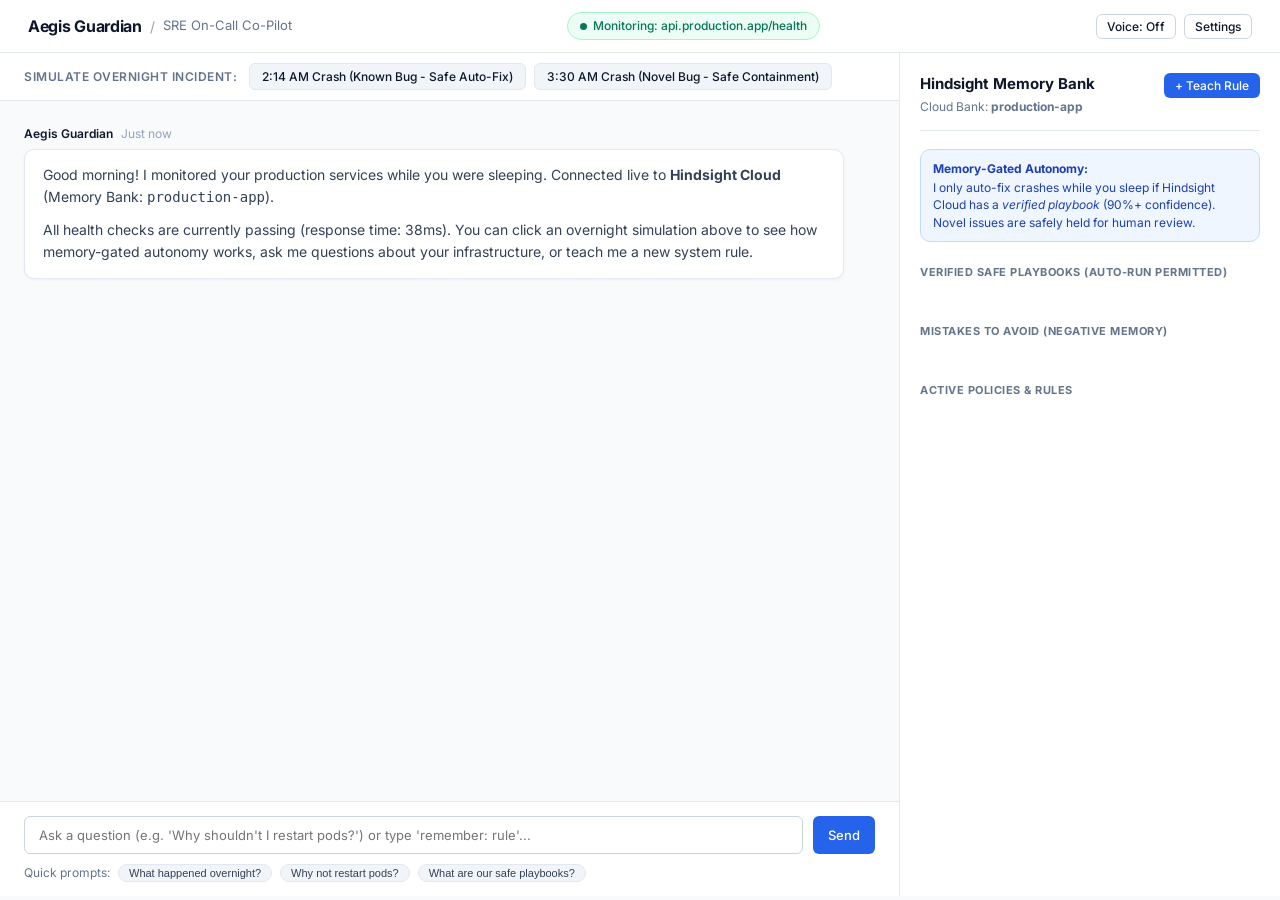
==== frontend/index.html @ f3290b1b "Initial commit: Aegis SRE Guardian powered by Hindsight Cloud and Gemini 2.5 Flash" ====
<!DOCTYPE html>
<html lang="en">
<head>
  <meta charset="UTF-8">
  <meta name="viewport" content="width=device-width, initial-scale=1.0">
  <title>Aegis Guardian — SRE Incident Assistant with Hindsight Cloud</title>
  <meta name="description" content="AI SRE assistant for solo developers and teams, using Hindsight persistent memory as an autonomy safety gate.">
  <link rel="preconnect" href="https://fonts.googleapis.com">
  <link rel="preconnect" href="https://fonts.gstatic.com" crossorigin>
  <link href="https://fonts.googleapis.com/css2?family=Inter:wght@400;500;600;700&family=JetBrains+Mono:wght@400;500;600&display=swap" rel="stylesheet">
  <link rel="stylesheet" href="style.css">
</head>
<body>

  <!-- Top Navbar -->
  <header class="navbar">
    <div class="nav-brand">
      <span class="brand-title">Aegis Guardian</span>
      <span class="brand-divider">/</span>
      <span class="brand-tag">SRE On-Call Co-Pilot</span>
    </div>

    <div class="nav-status">
      <span class="status-badge status-healthy">
        <span class="dot"></span> Monitoring: api.production.app/health
      </span>
    </div>

    <div class="nav-actions">
      <button id="voiceToggleBtn" class="btn btn-secondary btn-sm">Voice: Off</button>
      <button id="settingsBtn" class="btn btn-secondary btn-sm">Settings</button>
    </div>
  </header>

  <!-- Main 2-Column Container -->
  <div class="main-layout">
    
    <!-- LEFT COLUMN: Chat Stream & Overnight Activity Feed -->
    <main class="chat-section">
      
      <!-- Simulation Controls Header -->
      <div class="simulation-banner">
        <span class="simulation-label">Simulate Overnight Incident:</span>
        <div class="simulation-buttons">
          <button id="simKnownBtn" class="btn btn-simulation">
            2:14 AM Crash (Known Bug - Safe Auto-Fix)
          </button>
          <button id="simNovelBtn" class="btn btn-simulation">
            3:30 AM Crash (Novel Bug - Safe Containment)
          </button>
        </div>
      </div>

      <!-- Chat Feed -->
      <div id="chatFeed" class="chat-feed">
        
        <!-- Welcome Message -->
        <div class="chat-bubble bot-bubble">
          <div class="bubble-header">
            <span class="bubble-sender">Aegis Guardian</span>
            <span class="bubble-time">Just now</span>
          </div>
          <div class="bubble-body">
            <p>Good morning! I monitored your production services while you were sleeping. Connected live to <strong>Hindsight Cloud</strong> (Memory Bank: <code>production-app</code>).</p>
            <p>All health checks are currently passing (response time: 38ms). You can click an overnight simulation above to see how memory-gated autonomy works, ask me questions about your infrastructure, or teach me a new system rule.</p>
          </div>
        </div>

      </div>

      <!-- Chat Input Area -->
      <div class="chat-input-area">
        <form id="chatForm" class="chat-input-form">
          <input 
            type="text" 
            id="chatInput" 
            class="chat-input-field" 
            placeholder="Ask a question (e.g. 'Why shouldn't I restart pods?') or type 'remember: rule'..." 
            autocomplete="off"
          >
          <button type="submit" class="btn btn-primary">Send</button>
        </form>
        <div class="chat-hints">
          <span>Quick prompts:</span>
          <button class="hint-chip" data-prompt="What happened overnight?">What happened overnight?</button>
          <button class="hint-chip" data-prompt="Why shouldn't I restart checkout pods?">Why not restart pods?</button>
          <button class="hint-chip" data-prompt="What are our safe playbooks?">What are our safe playbooks?</button>
        </div>
      </div>
    </main>

    <!-- RIGHT COLUMN: Hindsight Memory Bank -->
    <aside class="memory-sidebar">
      
      <div class="sidebar-header">
        <div>
          <h2 class="sidebar-title">Hindsight Memory Bank</h2>
          <p class="sidebar-subtitle">Cloud Bank: <strong id="cloudBankLabel">production-app</strong></p>
        </div>
        <button id="openTeachModalBtn" class="btn btn-primary btn-sm">+ Teach Rule</button>
      </div>

      <!-- Memory Safety Explainer -->
      <div class="safety-banner">
        <strong>Memory-Gated Autonomy:</strong>
        <p>I only auto-fix crashes while you sleep if Hindsight Cloud has a <em>verified playbook</em> (90%+ confidence). Novel issues are safely held for human review.</p>
      </div>

      <!-- Memory Records List -->
      <div class="memory-sections">
        
        <div class="section-title-wrap">
          <span class="section-title">Verified Safe Playbooks (Auto-Run Permitted)</span>
        </div>
        <div id="safePlaybooksList" class="memory-cards-container">
          <!-- Dynamically populated from Hindsight -->
        </div>

        <div class="section-title-wrap">
          <span class="section-title">Mistakes to Avoid (Negative Memory)</span>
        </div>
        <div id="mistakesList" class="memory-cards-container">
          <!-- Dynamically populated -->
        </div>

        <div class="section-title-wrap">
          <span class="section-title">Active Policies & Rules</span>
        </div>
        <div id="policiesList" class="memory-cards-container">
          <!-- Dynamically populated -->
        </div>

      </div>

    </aside>

  </div>

  <!-- Teach Rule Modal -->
  <div id="teachModal" class="modal-overlay">
    <div class="modal-card">
      <div class="modal-header">
        <h3 class="modal-title">Teach Guardian a New Rule</h3>
        <button id="closeTeachModalBtn" class="btn-close">&times;</button>
      </div>
      <div class="modal-body">
        <p class="modal-desc">This rule will be saved directly into your <strong>Hindsight Cloud</strong> memory bank so the agent adheres to it during future incidents.</p>
        <div class="form-group">
          <label for="ruleCategory">Category:</label>
          <select id="ruleCategory" class="input-select">
            <option value="Database Policy">Database Policy</option>
            <option value="Deployment Rule">Deployment Rule</option>
            <option value="Security & Secrets">Security & Secrets</option>
            <option value="Third-Party Integration">Third-Party Integration</option>
          </select>
        </div>
        <div class="form-group">
          <label for="ruleText">Rule / Knowledge Description:</label>
          <textarea id="ruleText" rows="3" class="input-textarea" placeholder="e.g. Always cap PostgreSQL connection pool to 100, because AWS RDS micro instance will run out of memory otherwise."></textarea>
        </div>
      </div>
      <div class="modal-footer">
        <button id="saveRuleBtn" class="btn btn-primary">Save to Hindsight Cloud</button>
      </div>
    </div>
  </div>

  <!-- Settings Modal -->
  <div id="settingsModal" class="modal-overlay">
    <div class="modal-card">
      <div class="modal-header">
        <h3 class="modal-title">Settings & API Configuration</h3>
        <button id="closeSettingsModalBtn" class="btn-close">&times;</button>
      </div>
      <div class="modal-body">
        <div class="form-group">
          <label for="geminiKey">Google Gemini API Key:</label>
          <input type="password" id="geminiKey" class="input-text" placeholder="AIzaSy...">
          <small class="form-hint">Optional: Built-in heuristics power all default scenarios.</small>
        </div>
        <div class="form-group">
          <label for="hindsightUrl">Hindsight Base URL:</label>
          <input type="text" id="hindsightUrl" value="https://api.hindsight.vectorize.io" class="input-text">
        </div>
        <div class="form-group">
          <label for="hindsightKey">Hindsight Cloud API Key:</label>
          <input type="password" id="hindsightKey" placeholder="hsk_..." class="input-text">
          <small class="form-hint">Active key loaded from .env.</small>
        </div>
      </div>
      <div class="modal-footer">
        <button id="saveSettingsBtn" class="btn btn-primary">Save Settings</button>
      </div>
    </div>
  </div>

  <script src="app.js"></script>
</body>
</html>
---- frontend/style.css ----
/* WorkEase Guardian - Clean, Modern Light-Theme SRE Chatbot */
:root {
  --bg-page: #f8fafc;
  --bg-card: #ffffff;
  --bg-subtle: #f1f5f9;
  --bg-hover: #e2e8f0;

  --border-light: #e2e8f0;
  --border-medium: #cbd5e1;
  --border-focus: #2563eb;

  --text-main: #0f172a;
  --text-body: #334155;
  --text-muted: #64748b;
  --text-dim: #94a3b8;

  --color-primary: #2563eb;
  --color-primary-hover: #1d4ed8;
  --color-primary-light: #eff6ff;

  --color-success: #10b981;
  --color-success-light: #ecfdf5;

  --color-warning: #f59e0b;
  --color-warning-light: #fffbeb;

  --color-danger: #ef4444;
  --color-danger-light: #fef2f2;

  --font-sans: 'Inter', -apple-system, BlinkMacSystemFont, 'Segoe UI', Roboto, sans-serif;
  --font-mono: 'JetBrains Mono', monospace;

  --shadow-sm: 0 1px 3px 0 rgba(0, 0, 0, 0.05);
  --shadow-md: 0 4px 6px -1px rgba(0, 0, 0, 0.05), 0 2px 4px -1px rgba(0, 0, 0, 0.03);
  --shadow-lg: 0 10px 15px -3px rgba(0, 0, 0, 0.08);

  --radius-sm: 6px;
  --radius-md: 10px;
  --radius-lg: 14px;
}

* {
  box-sizing: border-box;
  margin: 0;
  padding: 0;
}

body {
  background-color: var(--bg-page);
  color: var(--text-body);
  font-family: var(--font-sans);
  font-size: 14px;
  line-height: 1.5;
  height: 100vh;
  display: flex;
  flex-direction: column;
  overflow: hidden;
}

/* Navbar */
.navbar {
  background-color: var(--bg-card);
  border-bottom: 1px solid var(--border-light);
  padding: 12px 28px;
  display: flex;
  align-items: center;
  justify-content: space-between;
  flex-shrink: 0;
  box-shadow: var(--shadow-sm);
}

.nav-brand {
  display: flex;
  align-items: center;
  gap: 8px;
}

.brand-title {
  font-size: 16px;
  font-weight: 700;
  color: var(--text-main);
  letter-spacing: -0.3px;
}

.brand-divider {
  color: var(--text-dim);
}

.brand-tag {
  font-size: 13px;
  color: var(--text-muted);
}

.status-badge {
  display: inline-flex;
  align-items: center;
  gap: 6px;
  font-size: 12px;
  font-weight: 500;
  padding: 4px 12px;
  border-radius: 20px;
}

.status-healthy {
  background-color: var(--color-success-light);
  color: #047857;
  border: 1px solid #a7f3d0;
}

.dot {
  width: 7px;
  height: 7px;
  border-radius: 50%;
  background-color: currentColor;
}

.nav-actions {
  display: flex;
  gap: 8px;
}

/* Buttons */
.btn {
  font-family: var(--font-sans);
  font-size: 13px;
  font-weight: 500;
  padding: 7px 14px;
  border-radius: var(--radius-sm);
  border: 1px solid transparent;
  cursor: pointer;
  display: inline-flex;
  align-items: center;
  justify-content: center;
  gap: 6px;
  transition: all 0.15s ease;
}

.btn-primary {
  background-color: var(--color-primary);
  color: #ffffff;
}

.btn-primary:hover {
  background-color: var(--color-primary-hover);
}

.btn-secondary {
  background-color: var(--bg-card);
  border-color: var(--border-medium);
  color: var(--text-main);
}

.btn-secondary:hover {
  background-color: var(--bg-subtle);
}

.btn-secondary.active {
  background-color: var(--color-primary-light);
  border-color: var(--color-primary);
  color: var(--color-primary);
}

.btn-sm {
  font-size: 12px;
  padding: 4px 10px;
}

/* Main Layout */
.main-layout {
  display: grid;
  grid-template-columns: 1fr 380px;
  flex: 1;
  overflow: hidden;
}

@media (max-width: 1024px) {
  .main-layout {
    grid-template-columns: 1fr;
  }
  .memory-sidebar {
    display: none;
  }
}

/* Chat Section */
.chat-section {
  display: flex;
  flex-direction: column;
  background-color: var(--bg-page);
  border-right: 1px solid var(--border-light);
  height: calc(100vh - 57px);
  position: relative;
}

/* Simulation Banner */
.simulation-banner {
  background-color: var(--bg-card);
  border-bottom: 1px solid var(--border-light);
  padding: 10px 24px;
  display: flex;
  align-items: center;
  gap: 12px;
  flex-wrap: wrap;
  flex-shrink: 0;
}

.simulation-label {
  font-size: 12px;
  font-weight: 600;
  color: var(--text-muted);
  text-transform: uppercase;
  letter-spacing: 0.5px;
}

.simulation-buttons {
  display: flex;
  gap: 8px;
  flex-wrap: wrap;
}

.btn-simulation {
  background-color: var(--bg-subtle);
  border: 1px solid var(--border-light);
  color: var(--text-main);
  font-size: 12px;
  font-weight: 500;
  padding: 5px 12px;
  border-radius: var(--radius-sm);
  cursor: pointer;
  transition: all 0.15s ease;
}

.btn-simulation:hover {
  background-color: #ffffff;
  border-color: var(--color-primary);
  color: var(--color-primary);
  box-shadow: var(--shadow-sm);
}

/* Chat Feed */
.chat-feed {
  flex: 1;
  overflow-y: auto;
  padding: 24px;
  display: flex;
  flex-direction: column;
  gap: 18px;
}

/* Bubbles */
.chat-bubble {
  max-width: 820px;
  display: flex;
  flex-direction: column;
  gap: 6px;
}

.bubble-header {
  display: flex;
  align-items: center;
  gap: 8px;
  font-size: 12px;
}

.bubble-sender {
  font-weight: 600;
  color: var(--text-main);
}

.bubble-time {
  color: var(--text-dim);
}

.bubble-body {
  background-color: var(--bg-card);
  border: 1px solid var(--border-light);
  border-radius: var(--radius-md);
  padding: 14px 18px;
  box-shadow: var(--shadow-sm);
  display: flex;
  flex-direction: column;
  gap: 10px;
  line-height: 1.6;
  color: var(--text-body);
}

.user-bubble {
  align-self: flex-end;
}

.user-bubble .bubble-header {
  justify-content: flex-end;
}

.user-bubble .bubble-body {
  background-color: var(--color-primary);
  color: #ffffff;
  border-color: var(--color-primary);
}

/* Incident Event Card inside Chat */
.incident-event-card {
  background-color: var(--bg-card);
  border: 1px solid var(--border-light);
  border-radius: var(--radius-lg);
  padding: 18px;
  box-shadow: var(--shadow-md);
  display: flex;
  flex-direction: column;
  gap: 14px;
  border-left: 4px solid var(--color-primary);
}

.event-card-header {
  display: flex;
  justify-content: space-between;
  align-items: center;
}

.event-time-code {
  font-family: var(--font-mono);
  font-size: 12px;
  color: var(--text-muted);
}

.event-decision-badge {
  font-size: 11px;
  font-weight: 700;
  padding: 3px 8px;
  border-radius: 4px;
}

.badge-auto-fix {
  background-color: var(--color-success-light);
  color: #047857;
  border: 1px solid #a7f3d0;
}

.badge-containment {
  background-color: var(--color-warning-light);
  color: #b45309;
  border: 1px solid #fde68a;
}

.event-summary-text {
  font-size: 14px;
  font-weight: 500;
  color: var(--text-main);
  line-height: 1.5;
}

.event-details-grid {
  display: grid;
  grid-template-columns: 1fr 1fr;
  gap: 10px;
  background-color: var(--bg-subtle);
  padding: 12px;
  border-radius: var(--radius-sm);
  font-size: 12px;
}

.detail-item strong {
  display: block;
  color: var(--text-muted);
  font-size: 11px;
  text-transform: uppercase;
}

.detail-item span {
  color: var(--text-main);
  font-weight: 500;
}

.event-comparison-box {
  background-color: #fff1f2;
  border: 1px solid #fecdd3;
  border-radius: var(--radius-sm);
  padding: 10px 12px;
  font-size: 12px;
  color: #9f1239;
  line-height: 1.5;
}

.event-comparison-box strong {
  display: block;
  margin-bottom: 2px;
}

/* Chat Input Area */
.chat-input-area {
  background-color: var(--bg-card);
  border-top: 1px solid var(--border-light);
  padding: 14px 24px;
  display: flex;
  flex-direction: column;
  gap: 10px;
  flex-shrink: 0;
}

.chat-input-form {
  display: flex;
  gap: 10px;
}

.chat-input-field {
  flex: 1;
  background-color: #ffffff;
  border: 1px solid var(--border-medium);
  border-radius: var(--radius-sm);
  padding: 10px 14px;
  font-family: var(--font-sans);
  font-size: 13px;
  color: var(--text-main);
  outline: none;
}

.chat-input-field:focus {
  border-color: var(--border-focus);
}

.chat-hints {
  display: flex;
  align-items: center;
  gap: 8px;
  font-size: 12px;
  color: var(--text-muted);
  flex-wrap: wrap;
}

.hint-chip {
  background: var(--bg-subtle);
  border: 1px solid var(--border-light);
  border-radius: 12px;
  padding: 2px 10px;
  font-size: 11px;
  color: var(--text-body);
  cursor: pointer;
  transition: all 0.15s ease;
}

.hint-chip:hover {
  background: var(--bg-hover);
  color: var(--text-main);
}

/* Memory Sidebar */
.memory-sidebar {
  background-color: var(--bg-card);
  height: calc(100vh - 57px);
  overflow-y: auto;
  display: flex;
  flex-direction: column;
  padding: 20px;
  gap: 18px;
}

.sidebar-header {
  display: flex;
  justify-content: space-between;
  align-items: flex-start;
  padding-bottom: 14px;
  border-bottom: 1px solid var(--border-light);
}

.sidebar-title {
  font-size: 15px;
  font-weight: 700;
  color: var(--text-main);
}

.sidebar-subtitle {
  font-size: 12px;
  color: var(--text-muted);
  margin-top: 2px;
}

.safety-banner {
  background-color: var(--color-primary-light);
  border: 1px solid #bfdbfe;
  border-radius: var(--radius-md);
  padding: 10px 12px;
  font-size: 12px;
  color: #1e40af;
  line-height: 1.45;
}

.safety-banner strong {
  display: block;
  margin-bottom: 2px;
}

.memory-sections {
  display: flex;
  flex-direction: column;
  gap: 16px;
}

.section-title-wrap {
  margin-bottom: 6px;
}

.section-title {
  font-size: 11px;
  font-weight: 700;
  color: var(--text-muted);
  text-transform: uppercase;
  letter-spacing: 0.5px;
}

.memory-cards-container {
  display: flex;
  flex-direction: column;
  gap: 8px;
}

.memory-card {
  background-color: var(--bg-subtle);
  border: 1px solid var(--border-light);
  border-radius: var(--radius-sm);
  padding: 10px 12px;
  display: flex;
  flex-direction: column;
  gap: 6px;
}

.memory-card-top {
  display: flex;
  justify-content: space-between;
  align-items: center;
}

.memory-id {
  font-family: var(--font-mono);
  font-size: 11px;
  font-weight: 600;
  color: var(--text-muted);
}

.memory-stage {
  font-size: 10px;
  font-weight: 600;
  padding: 2px 6px;
  border-radius: 3px;
  background-color: #ffffff;
  border: 1px solid var(--border-light);
  color: #047857;
}

.memory-title {
  font-size: 12px;
  font-weight: 600;
  color: var(--text-main);
}

.memory-body {
  font-size: 11px;
  color: var(--text-body);
  line-height: 1.4;
}

.memory-runbook {
  font-family: var(--font-mono);
  font-size: 11px;
  background-color: #ffffff;
  border: 1px solid var(--border-light);
  padding: 4px 6px;
  border-radius: 3px;
  color: var(--color-primary);
  overflow-x: auto;
}

/* Modals */
.modal-overlay {
  position: fixed;
  inset: 0;
  background-color: rgba(15, 23, 42, 0.4);
  backdrop-filter: blur(4px);
  display: none;
  align-items: center;
  justify-content: center;
  z-index: 100;
}

.modal-overlay.open {
  display: flex;
}

.modal-card {
  background-color: #ffffff;
  border-radius: var(--radius-lg);
  border: 1px solid var(--border-light);
  box-shadow: var(--shadow-lg);
  width: 90%;
  max-width: 460px;
  padding: 22px;
  display: flex;
  flex-direction: column;
  gap: 16px;
}

.modal-header {
  display: flex;
  justify-content: space-between;
  align-items: center;
}

.modal-title {
  font-size: 16px;
  font-weight: 600;
  color: var(--text-main);
}

.btn-close {
  background: transparent;
  border: none;
  color: var(--text-muted);
  font-size: 20px;
  cursor: pointer;
}

.modal-body {
  display: flex;
  flex-direction: column;
  gap: 12px;
}

.modal-desc {
  font-size: 13px;
  color: var(--text-muted);
  line-height: 1.4;
}

.form-group {
  display: flex;
  flex-direction: column;
  gap: 4px;
}

.form-group label {
  font-size: 12px;
  font-weight: 500;
  color: var(--text-main);
}

.form-hint {
  font-size: 11px;
  color: var(--text-muted);
}

.input-text, .input-select, .input-textarea {
  background-color: #ffffff;
  border: 1px solid var(--border-medium);
  border-radius: var(--radius-sm);
  padding: 8px 10px;
  font-family: var(--font-sans);
  font-size: 13px;
  color: var(--text-main);
  outline: none;
}

.input-text:focus, .input-select:focus, .input-textarea:focus {
  border-color: var(--border-focus);
}

.modal-footer {
  display: flex;
  justify-content: flex-end;
  gap: 8px;
}
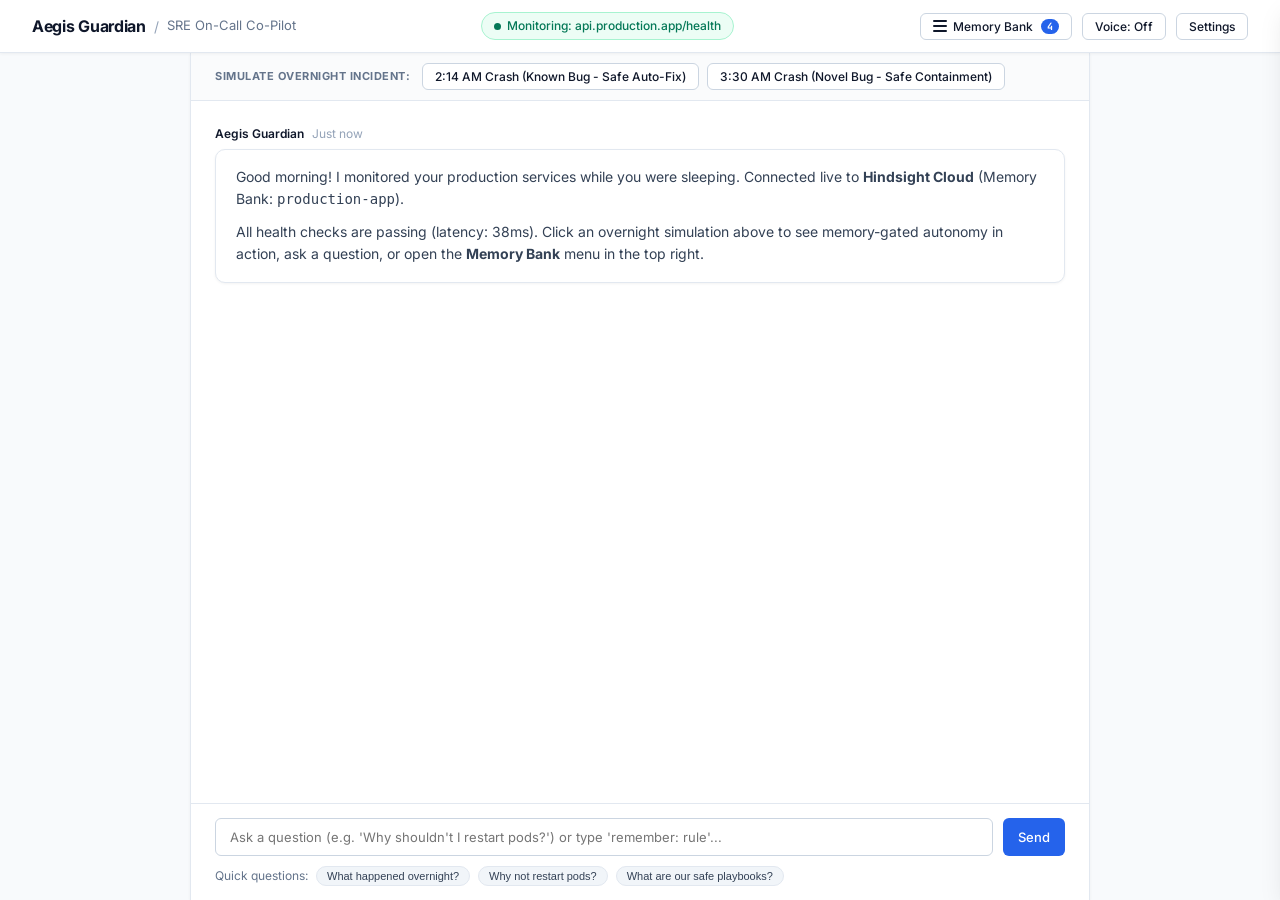
==== commit 682d14e1: "UI tweak: move Hindsight Memory Bank into clean slide-out hamburger drawer with category tabs" ====
--- a/frontend/index.html
+++ b/frontend/index.html
@@ -27,15 +27,25 @@
     </div>
 
     <div class="nav-actions">
+      <!-- Hamburger Menu for Memory Bank -->
+      <button id="memoryDrawerBtn" class="btn btn-secondary btn-sm" title="View Hindsight Memory Bank">
+        <span class="hamburger-bars">
+          <span></span>
+          <span></span>
+          <span></span>
+        </span>
+        <span>Memory Bank</span>
+        <span id="memoryBadgeCount" class="nav-count-pill">4</span>
+      </button>
+
       <button id="voiceToggleBtn" class="btn btn-secondary btn-sm">Voice: Off</button>
       <button id="settingsBtn" class="btn btn-secondary btn-sm">Settings</button>
     </div>
   </header>
 
-  <!-- Main 2-Column Container -->
-  <div class="main-layout">
+  <!-- Centered Chat Container -->
+  <div class="main-container">
     
-    <!-- LEFT COLUMN: Chat Stream & Overnight Activity Feed -->
     <main class="chat-section">
       
       <!-- Simulation Controls Header -->
@@ -62,7 +72,7 @@
           </div>
           <div class="bubble-body">
             <p>Good morning! I monitored your production services while you were sleeping. Connected live to <strong>Hindsight Cloud</strong> (Memory Bank: <code>production-app</code>).</p>
-            <p>All health checks are currently passing (response time: 38ms). You can click an overnight simulation above to see how memory-gated autonomy works, ask me questions about your infrastructure, or teach me a new system rule.</p>
+            <p>All health checks are passing (latency: 38ms). Click an overnight simulation above to see memory-gated autonomy in action, ask a question, or open the <strong>Memory Bank</strong> menu in the top right.</p>
           </div>
         </div>
 
@@ -81,7 +91,7 @@
           <button type="submit" class="btn btn-primary">Send</button>
         </form>
         <div class="chat-hints">
-          <span>Quick prompts:</span>
+          <span>Quick questions:</span>
           <button class="hint-chip" data-prompt="What happened overnight?">What happened overnight?</button>
           <button class="hint-chip" data-prompt="Why shouldn't I restart checkout pods?">Why not restart pods?</button>
           <button class="hint-chip" data-prompt="What are our safe playbooks?">What are our safe playbooks?</button>
@@ -89,52 +99,49 @@
       </div>
     </main>
 
-    <!-- RIGHT COLUMN: Hindsight Memory Bank -->
-    <aside class="memory-sidebar">
-      
-      <div class="sidebar-header">
-        <div>
-          <h2 class="sidebar-title">Hindsight Memory Bank</h2>
-          <p class="sidebar-subtitle">Cloud Bank: <strong id="cloudBankLabel">production-app</strong></p>
-        </div>
-        <button id="openTeachModalBtn" class="btn btn-primary btn-sm">+ Teach Rule</button>
-      </div>
-
-      <!-- Memory Safety Explainer -->
-      <div class="safety-banner">
-        <strong>Memory-Gated Autonomy:</strong>
-        <p>I only auto-fix crashes while you sleep if Hindsight Cloud has a <em>verified playbook</em> (90%+ confidence). Novel issues are safely held for human review.</p>
-      </div>
-
-      <!-- Memory Records List -->
-      <div class="memory-sections">
-        
-        <div class="section-title-wrap">
-          <span class="section-title">Verified Safe Playbooks (Auto-Run Permitted)</span>
-        </div>
-        <div id="safePlaybooksList" class="memory-cards-container">
-          <!-- Dynamically populated from Hindsight -->
-        </div>
-
-        <div class="section-title-wrap">
-          <span class="section-title">Mistakes to Avoid (Negative Memory)</span>
-        </div>
-        <div id="mistakesList" class="memory-cards-container">
-          <!-- Dynamically populated -->
-        </div>
-
-        <div class="section-title-wrap">
-          <span class="section-title">Active Policies & Rules</span>
-        </div>
-        <div id="policiesList" class="memory-cards-container">
-          <!-- Dynamically populated -->
-        </div>
-
-      </div>
-
-    </aside>
-
   </div>
+
+  <!-- Slide-Out Memory Bank Drawer (Opened via Hamburger Menu) -->
+  <div id="drawerBackdrop" class="drawer-backdrop"></div>
+  <aside id="memoryDrawer" class="memory-drawer">
+    
+    <div class="drawer-header">
+      <div>
+        <div class="flex-row-center">
+          <h2 class="drawer-title">Hindsight Memory Bank</h2>
+          <span class="cloud-pill">Cloud Live</span>
+        </div>
+        <p class="drawer-subtitle">Bank: <strong>production-app</strong></p>
+      </div>
+      <button id="closeDrawerBtn" class="btn-icon" title="Close Drawer">&times;</button>
+    </div>
+
+    <!-- Safety Banner -->
+    <div class="safety-banner">
+      <strong>Memory-Gated Autonomy:</strong>
+      <p>I only auto-fix crashes while you sleep if Hindsight Cloud has a <em>verified playbook</em> (90%+ confidence). Novel issues are safely held for human review.</p>
+    </div>
+
+    <!-- Category Filters -->
+    <div class="category-tabs">
+      <button class="cat-tab active" data-category="all">All (<span id="catCountAll">0</span>)</button>
+      <button class="cat-tab" data-category="playbook">Safe Playbooks (<span id="catCountPlaybooks">0</span>)</button>
+      <button class="cat-tab" data-category="mistake">Avoid Mistakes (<span id="catCountMistakes">0</span>)</button>
+      <button class="cat-tab" data-category="policy">Policies (<span id="catCountPolicies">0</span>)</button>
+    </div>
+
+    <!-- Actions & Search -->
+    <div class="drawer-actions">
+      <input type="text" id="drawerSearchInput" class="drawer-search-input" placeholder="Search memory records...">
+      <button id="openTeachModalBtn" class="btn btn-primary btn-sm">+ Teach Rule</button>
+    </div>
+
+    <!-- Memory Records List -->
+    <div id="drawerMemoryList" class="drawer-cards-scroll">
+      <!-- Dynamically populated via app.js -->
+    </div>
+
+  </aside>
 
   <!-- Teach Rule Modal -->
   <div id="teachModal" class="modal-overlay">
@@ -176,7 +183,7 @@
         <div class="form-group">
           <label for="geminiKey">Google Gemini API Key:</label>
           <input type="password" id="geminiKey" class="input-text" placeholder="AIzaSy...">
-          <small class="form-hint">Optional: Built-in heuristics power all default scenarios.</small>
+          <small class="form-hint">Connected to Gemini 2.5 Flash via .env.</small>
         </div>
         <div class="form-group">
           <label for="hindsightUrl">Hindsight Base URL:</label>
@@ -185,7 +192,7 @@
         <div class="form-group">
           <label for="hindsightKey">Hindsight Cloud API Key:</label>
           <input type="password" id="hindsightKey" placeholder="hsk_..." class="input-text">
-          <small class="form-hint">Active key loaded from .env.</small>
+          <small class="form-hint">Connected to Hindsight Cloud via .env.</small>
         </div>
       </div>
       <div class="modal-footer">
--- a/frontend/style.css
+++ b/frontend/style.css
@@ -1,4 +1,4 @@
-/* WorkEase Guardian - Clean, Modern Light-Theme SRE Chatbot */
+/* Aegis Guardian - Modern Light-Theme SRE Chatbot with Hamburger Drawer */
 :root {
   --bg-page: #f8fafc;
   --bg-card: #ffffff;
@@ -32,7 +32,7 @@
 
   --shadow-sm: 0 1px 3px 0 rgba(0, 0, 0, 0.05);
   --shadow-md: 0 4px 6px -1px rgba(0, 0, 0, 0.05), 0 2px 4px -1px rgba(0, 0, 0, 0.03);
-  --shadow-lg: 0 10px 15px -3px rgba(0, 0, 0, 0.08);
+  --shadow-lg: 0 10px 25px -5px rgba(0, 0, 0, 0.1), 0 8px 10px -6px rgba(0, 0, 0, 0.1);
 
   --radius-sm: 6px;
   --radius-md: 10px;
@@ -61,12 +61,13 @@
 .navbar {
   background-color: var(--bg-card);
   border-bottom: 1px solid var(--border-light);
-  padding: 12px 28px;
+  padding: 12px 32px;
   display: flex;
   align-items: center;
   justify-content: space-between;
   flex-shrink: 0;
   box-shadow: var(--shadow-sm);
+  z-index: 20;
 }
 
 .nav-brand {
@@ -116,10 +117,38 @@
 
 .nav-actions {
   display: flex;
-  gap: 8px;
-}
-
-/* Buttons */
+  align-items: center;
+  gap: 10px;
+}
+
+/* Hamburger Button */
+.hamburger-bars {
+  display: inline-flex;
+  flex-direction: column;
+  gap: 3px;
+  width: 14px;
+}
+
+.hamburger-bars span {
+  display: block;
+  width: 100%;
+  height: 2px;
+  background-color: var(--text-main);
+  border-radius: 1px;
+}
+
+.nav-count-pill {
+  font-family: var(--font-mono);
+  font-size: 10px;
+  font-weight: 700;
+  background-color: var(--color-primary);
+  color: #ffffff;
+  padding: 1px 6px;
+  border-radius: 10px;
+  margin-left: 2px;
+}
+
+/* Common Buttons */
 .btn {
   font-family: var(--font-sans);
   font-size: 13px;
@@ -162,39 +191,49 @@
 
 .btn-sm {
   font-size: 12px;
-  padding: 4px 10px;
-}
-
-/* Main Layout */
-.main-layout {
-  display: grid;
-  grid-template-columns: 1fr 380px;
+  padding: 5px 12px;
+}
+
+.btn-icon {
+  background: transparent;
+  border: none;
+  color: var(--text-muted);
+  font-size: 24px;
+  cursor: pointer;
+  padding: 4px;
+  line-height: 1;
+  transition: color 0.15s ease;
+}
+
+.btn-icon:hover {
+  color: var(--text-main);
+}
+
+/* Centered Main Layout */
+.main-container {
   flex: 1;
+  display: flex;
+  justify-content: center;
   overflow: hidden;
-}
-
-@media (max-width: 1024px) {
-  .main-layout {
-    grid-template-columns: 1fr;
-  }
-  .memory-sidebar {
-    display: none;
-  }
-}
-
-/* Chat Section */
+  height: calc(100vh - 57px);
+}
+
 .chat-section {
-  display: flex;
-  flex-direction: column;
-  background-color: var(--bg-page);
+  width: 100%;
+  max-width: 900px;
+  display: flex;
+  flex-direction: column;
+  background-color: var(--bg-card);
+  border-left: 1px solid var(--border-light);
   border-right: 1px solid var(--border-light);
-  height: calc(100vh - 57px);
+  box-shadow: var(--shadow-sm);
+  height: 100%;
   position: relative;
 }
 
-/* Simulation Banner */
+/* Simulation Controls Banner */
 .simulation-banner {
-  background-color: var(--bg-card);
+  background-color: #fafbfc;
   border-bottom: 1px solid var(--border-light);
   padding: 10px 24px;
   display: flex;
@@ -205,8 +244,8 @@
 }
 
 .simulation-label {
-  font-size: 12px;
-  font-weight: 600;
+  font-size: 11px;
+  font-weight: 700;
   color: var(--text-muted);
   text-transform: uppercase;
   letter-spacing: 0.5px;
@@ -219,8 +258,8 @@
 }
 
 .btn-simulation {
-  background-color: var(--bg-subtle);
-  border: 1px solid var(--border-light);
+  background-color: var(--bg-card);
+  border: 1px solid var(--border-medium);
   color: var(--text-main);
   font-size: 12px;
   font-weight: 500;
@@ -231,10 +270,9 @@
 }
 
 .btn-simulation:hover {
-  background-color: #ffffff;
+  background-color: var(--color-primary-light);
   border-color: var(--color-primary);
   color: var(--color-primary);
-  box-shadow: var(--shadow-sm);
 }
 
 /* Chat Feed */
@@ -249,7 +287,7 @@
 
 /* Bubbles */
 .chat-bubble {
-  max-width: 820px;
+  max-width: 100%;
   display: flex;
   flex-direction: column;
   gap: 6px;
@@ -272,10 +310,10 @@
 }
 
 .bubble-body {
-  background-color: var(--bg-card);
+  background-color: #ffffff;
   border: 1px solid var(--border-light);
   border-radius: var(--radius-md);
-  padding: 14px 18px;
+  padding: 16px 20px;
   box-shadow: var(--shadow-sm);
   display: flex;
   flex-direction: column;
@@ -300,10 +338,10 @@
 
 /* Incident Event Card inside Chat */
 .incident-event-card {
-  background-color: var(--bg-card);
+  background-color: #ffffff;
   border: 1px solid var(--border-light);
   border-radius: var(--radius-lg);
-  padding: 18px;
+  padding: 20px;
   box-shadow: var(--shadow-md);
   display: flex;
   flex-direction: column;
@@ -326,7 +364,7 @@
 .event-decision-badge {
   font-size: 11px;
   font-weight: 700;
-  padding: 3px 8px;
+  padding: 3px 10px;
   border-radius: 4px;
 }
 
@@ -346,7 +384,7 @@
   font-size: 14px;
   font-weight: 500;
   color: var(--text-main);
-  line-height: 1.5;
+  line-height: 1.6;
 }
 
 .event-details-grid {
@@ -354,7 +392,7 @@
   grid-template-columns: 1fr 1fr;
   gap: 10px;
   background-color: var(--bg-subtle);
-  padding: 12px;
+  padding: 12px 16px;
   border-radius: var(--radius-sm);
   font-size: 12px;
 }
@@ -364,6 +402,7 @@
   color: var(--text-muted);
   font-size: 11px;
   text-transform: uppercase;
+  margin-bottom: 2px;
 }
 
 .detail-item span {
@@ -375,7 +414,7 @@
   background-color: #fff1f2;
   border: 1px solid #fecdd3;
   border-radius: var(--radius-sm);
-  padding: 10px 12px;
+  padding: 12px 14px;
   font-size: 12px;
   color: #9f1239;
   line-height: 1.5;
@@ -383,7 +422,7 @@
 
 .event-comparison-box strong {
   display: block;
-  margin-bottom: 2px;
+  margin-bottom: 3px;
 }
 
 /* Chat Input Area */
@@ -431,7 +470,7 @@
   background: var(--bg-subtle);
   border: 1px solid var(--border-light);
   border-radius: 12px;
-  padding: 2px 10px;
+  padding: 3px 10px;
   font-size: 11px;
   color: var(--text-body);
   cursor: pointer;
@@ -443,32 +482,78 @@
   color: var(--text-main);
 }
 
-/* Memory Sidebar */
-.memory-sidebar {
+/* =========================================
+   Slide-Out Memory Bank Drawer
+   ========================================= */
+.drawer-backdrop {
+  position: fixed;
+  inset: 0;
+  background-color: rgba(15, 23, 42, 0.35);
+  backdrop-filter: blur(2px);
+  z-index: 40;
+  opacity: 0;
+  visibility: hidden;
+  transition: all 0.25s ease;
+}
+
+.drawer-backdrop.open {
+  opacity: 1;
+  visibility: visible;
+}
+
+.memory-drawer {
+  position: fixed;
+  top: 0;
+  right: 0;
+  bottom: 0;
+  width: 460px;
+  max-width: 90vw;
   background-color: var(--bg-card);
-  height: calc(100vh - 57px);
-  overflow-y: auto;
-  display: flex;
-  flex-direction: column;
-  padding: 20px;
-  gap: 18px;
-}
-
-.sidebar-header {
-  display: flex;
+  box-shadow: var(--shadow-lg);
+  z-index: 50;
+  display: flex;
+  flex-direction: column;
+  transform: translateX(100%);
+  transition: transform 0.25s cubic-bezier(0.16, 1, 0.3, 1);
+  border-left: 1px solid var(--border-light);
+}
+
+.memory-drawer.open {
+  transform: translateX(0);
+}
+
+.drawer-header {
+  padding: 18px 22px;
+  border-bottom: 1px solid var(--border-light);
+  display: flex;
+  align-items: center;
   justify-content: space-between;
-  align-items: flex-start;
-  padding-bottom: 14px;
-  border-bottom: 1px solid var(--border-light);
-}
-
-.sidebar-title {
-  font-size: 15px;
+}
+
+.flex-row-center {
+  display: flex;
+  align-items: center;
+  gap: 8px;
+}
+
+.drawer-title {
+  font-size: 16px;
   font-weight: 700;
   color: var(--text-main);
 }
 
-.sidebar-subtitle {
+.cloud-pill {
+  font-size: 10px;
+  font-weight: 700;
+  background-color: var(--color-success-light);
+  color: #047857;
+  padding: 2px 6px;
+  border-radius: 10px;
+  border: 1px solid #a7f3d0;
+  text-transform: uppercase;
+}
+
+.drawer-subtitle {
   font-size: 12px;
   color: var(--text-muted);
   margin-top: 2px;
@@ -476,9 +561,8 @@
 
 .safety-banner {
   background-color: var(--color-primary-light);
-  border: 1px solid #bfdbfe;
-  border-radius: var(--radius-md);
-  padding: 10px 12px;
+  border-bottom: 1px solid #bfdbfe;
+  padding: 12px 22px;
   font-size: 12px;
   color: #1e40af;
   line-height: 1.45;
@@ -489,81 +573,151 @@
   margin-bottom: 2px;
 }
 
-.memory-sections {
-  display: flex;
-  flex-direction: column;
-  gap: 16px;
-}
-
-.section-title-wrap {
-  margin-bottom: 6px;
-}
-
-.section-title {
+/* Category Tabs */
+.category-tabs {
+  display: flex;
+  gap: 4px;
+  padding: 10px 20px;
+  background-color: var(--bg-subtle);
+  border-bottom: 1px solid var(--border-light);
+  overflow-x: auto;
+}
+
+.cat-tab {
+  background: transparent;
+  border: 1px solid transparent;
+  padding: 5px 10px;
+  border-radius: 16px;
+  font-family: var(--font-sans);
   font-size: 11px;
+  font-weight: 600;
+  color: var(--text-muted);
+  cursor: pointer;
+  white-space: nowrap;
+  transition: all 0.15s ease;
+}
+
+.cat-tab:hover {
+  background-color: #ffffff;
+  color: var(--text-main);
+}
+
+.cat-tab.active {
+  background-color: #ffffff;
+  color: var(--color-primary);
+  border-color: var(--border-medium);
+  box-shadow: var(--shadow-sm);
+}
+
+/* Drawer Search & Action Row */
+.drawer-actions {
+  display: flex;
+  gap: 8px;
+  padding: 12px 20px;
+  border-bottom: 1px solid var(--border-light);
+}
+
+.drawer-search-input {
+  flex: 1;
+  background-color: #ffffff;
+  border: 1px solid var(--border-medium);
+  border-radius: var(--radius-sm);
+  padding: 6px 10px;
+  font-family: var(--font-sans);
+  font-size: 12px;
+  color: var(--text-main);
+  outline: none;
+}
+
+.drawer-search-input:focus {
+  border-color: var(--border-focus);
+}
+
+/* Drawer Memory Cards Scroll */
+.drawer-cards-scroll {
+  flex: 1;
+  overflow-y: auto;
+  padding: 16px 20px;
+  display: flex;
+  flex-direction: column;
+  gap: 12px;
+}
+
+.drawer-memory-card {
+  background-color: #ffffff;
+  border: 1px solid var(--border-light);
+  border-radius: var(--radius-sm);
+  padding: 12px 14px;
+  display: flex;
+  flex-direction: column;
+  gap: 6px;
+  box-shadow: var(--shadow-sm);
+  transition: border-color 0.15s ease;
+}
+
+.drawer-memory-card:hover {
+  border-color: var(--border-medium);
+}
+
+.drawer-memory-card.type-playbook {
+  border-left: 3px solid var(--color-success);
+}
+
+.drawer-memory-card.type-mistake {
+  border-left: 3px solid var(--color-danger);
+}
+
+.drawer-memory-card.type-policy {
+  border-left: 3px solid var(--color-primary);
+}
+
+.card-meta-top {
+  display: flex;
+  justify-content: space-between;
+  align-items: center;
+}
+
+.card-category-tag {
+  font-size: 10px;
   font-weight: 700;
-  color: var(--text-muted);
   text-transform: uppercase;
-  letter-spacing: 0.5px;
-}
-
-.memory-cards-container {
-  display: flex;
-  flex-direction: column;
-  gap: 8px;
-}
-
-.memory-card {
+  padding: 2px 6px;
+  border-radius: 3px;
+}
+
+.tag-playbook {
+  background-color: var(--color-success-light);
+  color: #047857;
+}
+
+.tag-mistake {
+  background-color: var(--color-danger-light);
+  color: #b91c1c;
+}
+
+.tag-policy {
+  background-color: var(--color-primary-light);
+  color: #1d4ed8;
+}
+
+.card-title-text {
+  font-size: 13px;
+  font-weight: 600;
+  color: var(--text-main);
+}
+
+.card-body-text {
+  font-size: 12px;
+  color: var(--text-body);
+  line-height: 1.45;
+}
+
+.card-runbook-code {
+  font-family: var(--font-mono);
+  font-size: 11px;
   background-color: var(--bg-subtle);
   border: 1px solid var(--border-light);
-  border-radius: var(--radius-sm);
-  padding: 10px 12px;
-  display: flex;
-  flex-direction: column;
-  gap: 6px;
-}
-
-.memory-card-top {
-  display: flex;
-  justify-content: space-between;
-  align-items: center;
-}
-
-.memory-id {
-  font-family: var(--font-mono);
-  font-size: 11px;
-  font-weight: 600;
-  color: var(--text-muted);
-}
-
-.memory-stage {
-  font-size: 10px;
-  font-weight: 600;
-  padding: 2px 6px;
-  border-radius: 3px;
-  background-color: #ffffff;
-  border: 1px solid var(--border-light);
-  color: #047857;
-}
-
-.memory-title {
-  font-size: 12px;
-  font-weight: 600;
-  color: var(--text-main);
-}
-
-.memory-body {
-  font-size: 11px;
-  color: var(--text-body);
-  line-height: 1.4;
-}
-
-.memory-runbook {
-  font-family: var(--font-mono);
-  font-size: 11px;
-  background-color: #ffffff;
-  border: 1px solid var(--border-light);
-  padding: 4px 6px;
+  padding: 4px 8px;
   border-radius: 3px;
   color: var(--color-primary);
   overflow-x: auto;
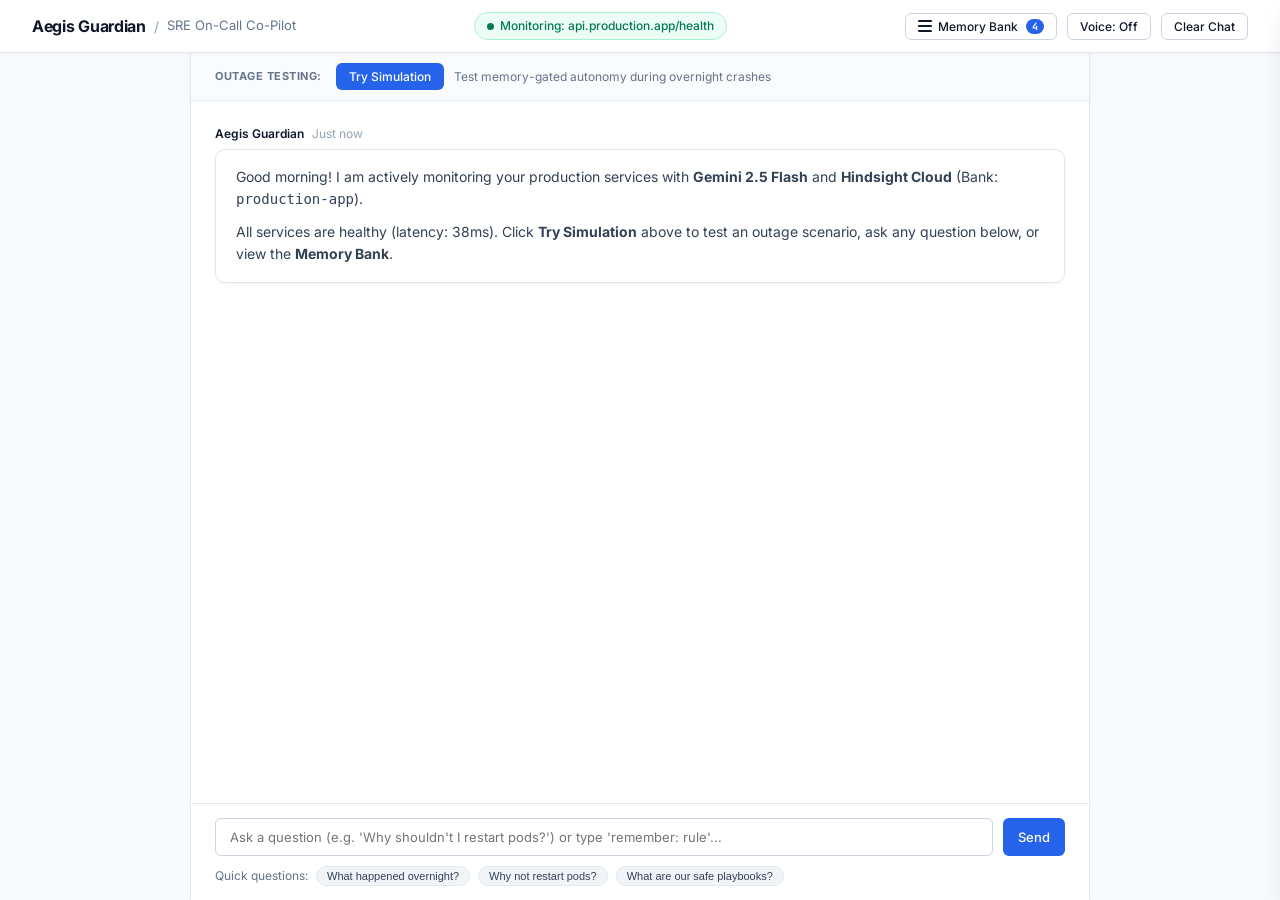
==== commit 2fa50c57: "UI tweak: add Try Simulation modal, Clear Chat button, remove settings button, and add custom catego" ====
--- a/frontend/index.html
+++ b/frontend/index.html
@@ -39,7 +39,7 @@
       </button>
 
       <button id="voiceToggleBtn" class="btn btn-secondary btn-sm">Voice: Off</button>
-      <button id="settingsBtn" class="btn btn-secondary btn-sm">Settings</button>
+      <button id="clearChatBtn" class="btn btn-secondary btn-sm" title="Clear chat history">Clear Chat</button>
     </div>
   </header>
 
@@ -48,31 +48,29 @@
     
     <main class="chat-section">
       
-      <!-- Simulation Controls Header -->
+      <!-- Clean Simulation Control Bar -->
       <div class="simulation-banner">
-        <span class="simulation-label">Simulate Overnight Incident:</span>
-        <div class="simulation-buttons">
-          <button id="simKnownBtn" class="btn btn-simulation">
-            2:14 AM Crash (Known Bug - Safe Auto-Fix)
+        <span class="simulation-label">Outage Testing:</span>
+        <div class="simulation-actions">
+          <button id="openSimModalBtn" class="btn btn-primary btn-sm">
+            Try Simulation
           </button>
-          <button id="simNovelBtn" class="btn btn-simulation">
-            3:30 AM Crash (Novel Bug - Safe Containment)
-          </button>
+          <span class="simulation-hint">Test memory-gated autonomy during overnight crashes</span>
         </div>
       </div>
 
       <!-- Chat Feed -->
       <div id="chatFeed" class="chat-feed">
         
-        <!-- Welcome Message -->
+        <!-- Fresh Clean Welcome Message -->
         <div class="chat-bubble bot-bubble">
           <div class="bubble-header">
             <span class="bubble-sender">Aegis Guardian</span>
             <span class="bubble-time">Just now</span>
           </div>
           <div class="bubble-body">
-            <p>Good morning! I monitored your production services while you were sleeping. Connected live to <strong>Hindsight Cloud</strong> (Memory Bank: <code>production-app</code>).</p>
-            <p>All health checks are passing (latency: 38ms). Click an overnight simulation above to see memory-gated autonomy in action, ask a question, or open the <strong>Memory Bank</strong> menu in the top right.</p>
+            <p>Good morning! I am actively monitoring your production services with <strong>Gemini 2.5 Flash</strong> and <strong>Hindsight Cloud</strong> (Bank: <code>production-app</code>).</p>
+            <p>All services are healthy (latency: 38ms). Click <strong>Try Simulation</strong> above to test an outage scenario, ask any question below, or view the <strong>Memory Bank</strong>.</p>
           </div>
         </div>
 
@@ -101,6 +99,33 @@
 
   </div>
 
+  <!-- Simulation Selection Modal -->
+  <div id="simModal" class="modal-overlay">
+    <div class="modal-card">
+      <div class="modal-header">
+        <h3 class="modal-title">Select Outage Scenario to Simulate</h3>
+        <button id="closeSimModalBtn" class="btn-close">&times;</button>
+      </div>
+      <div class="modal-body">
+        <p class="modal-desc">See how Aegis Guardian uses Hindsight persistent memory to make safe, autonomous decisions while you sleep.</p>
+
+        <div class="sim-card-choice" id="choiceKnown">
+          <div class="choice-badge badge-green">Known Pattern (94% Memory Match)</div>
+          <div class="choice-title">2:14 AM Checkout 504 Timeout</div>
+          <p class="choice-desc">Hindsight recalls Incident INC-104 and executes safe autonomous Redis lock flush in 18 seconds.</p>
+          <button id="runKnownSimBtn" class="btn btn-primary btn-sm btn-block">Simulate This Scenario</button>
+        </div>
+
+        <div class="sim-card-choice" id="choiceNovel">
+          <div class="choice-badge badge-amber">Novel Issue (0% Memory Match)</div>
+          <div class="choice-title">3:30 AM Database Schema Deadlock</div>
+          <p class="choice-desc">Zero precedent in Hindsight. Autonomous mutations are blocked to protect data; safe containment activated.</p>
+          <button id="runNovelSimBtn" class="btn btn-secondary btn-sm btn-block">Simulate This Scenario</button>
+        </div>
+      </div>
+    </div>
+  </div>
+
   <!-- Slide-Out Memory Bank Drawer (Opened via Hamburger Menu) -->
   <div id="drawerBackdrop" class="drawer-backdrop"></div>
   <aside id="memoryDrawer" class="memory-drawer">
@@ -122,7 +147,7 @@
       <p>I only auto-fix crashes while you sleep if Hindsight Cloud has a <em>verified playbook</em> (90%+ confidence). Novel issues are safely held for human review.</p>
     </div>
 
-    <!-- Category Filters -->
+    <!-- Category Tabs -->
     <div class="category-tabs">
       <button class="cat-tab active" data-category="all">All (<span id="catCountAll">0</span>)</button>
       <button class="cat-tab" data-category="playbook">Safe Playbooks (<span id="catCountPlaybooks">0</span>)</button>
@@ -143,7 +168,7 @@
 
   </aside>
 
-  <!-- Teach Rule Modal -->
+  <!-- Teach Rule Modal with "Other" Custom Category -->
   <div id="teachModal" class="modal-overlay">
     <div class="modal-card">
       <div class="modal-header">
@@ -152,6 +177,7 @@
       </div>
       <div class="modal-body">
         <p class="modal-desc">This rule will be saved directly into your <strong>Hindsight Cloud</strong> memory bank so the agent adheres to it during future incidents.</p>
+        
         <div class="form-group">
           <label for="ruleCategory">Category:</label>
           <select id="ruleCategory" class="input-select">
@@ -159,8 +185,16 @@
             <option value="Deployment Rule">Deployment Rule</option>
             <option value="Security & Secrets">Security & Secrets</option>
             <option value="Third-Party Integration">Third-Party Integration</option>
+            <option value="Other">Other (Type custom category below)</option>
           </select>
         </div>
+
+        <!-- Custom Category Input (shown when "Other" is chosen) -->
+        <div class="form-group" id="customCategoryGroup" style="display: none;">
+          <label for="customCategoryInput">Custom Category Name:</label>
+          <input type="text" id="customCategoryInput" class="input-text" placeholder="e.g. Rate Limiting Policy, Cache Rule">
+        </div>
+
         <div class="form-group">
           <label for="ruleText">Rule / Knowledge Description:</label>
           <textarea id="ruleText" rows="3" class="input-textarea" placeholder="e.g. Always cap PostgreSQL connection pool to 100, because AWS RDS micro instance will run out of memory otherwise."></textarea>
@@ -172,35 +206,6 @@
     </div>
   </div>
 
-  <!-- Settings Modal -->
-  <div id="settingsModal" class="modal-overlay">
-    <div class="modal-card">
-      <div class="modal-header">
-        <h3 class="modal-title">Settings & API Configuration</h3>
-        <button id="closeSettingsModalBtn" class="btn-close">&times;</button>
-      </div>
-      <div class="modal-body">
-        <div class="form-group">
-          <label for="geminiKey">Google Gemini API Key:</label>
-          <input type="password" id="geminiKey" class="input-text" placeholder="AIzaSy...">
-          <small class="form-hint">Connected to Gemini 2.5 Flash via .env.</small>
-        </div>
-        <div class="form-group">
-          <label for="hindsightUrl">Hindsight Base URL:</label>
-          <input type="text" id="hindsightUrl" value="https://api.hindsight.vectorize.io" class="input-text">
-        </div>
-        <div class="form-group">
-          <label for="hindsightKey">Hindsight Cloud API Key:</label>
-          <input type="password" id="hindsightKey" placeholder="hsk_..." class="input-text">
-          <small class="form-hint">Connected to Hindsight Cloud via .env.</small>
-        </div>
-      </div>
-      <div class="modal-footer">
-        <button id="saveSettingsBtn" class="btn btn-primary">Save Settings</button>
-      </div>
-    </div>
-  </div>
-
   <script src="app.js"></script>
 </body>
 </html>
--- a/frontend/style.css
+++ b/frontend/style.css
@@ -194,6 +194,10 @@
   padding: 5px 12px;
 }
 
+.btn-block {
+  width: 100%;
+}
+
 .btn-icon {
   background: transparent;
   border: none;
@@ -238,7 +242,7 @@
   padding: 10px 24px;
   display: flex;
   align-items: center;
-  gap: 12px;
+  gap: 14px;
   flex-wrap: wrap;
   flex-shrink: 0;
 }
@@ -251,28 +255,15 @@
   letter-spacing: 0.5px;
 }
 
-.simulation-buttons {
-  display: flex;
-  gap: 8px;
-  flex-wrap: wrap;
-}
-
-.btn-simulation {
-  background-color: var(--bg-card);
-  border: 1px solid var(--border-medium);
-  color: var(--text-main);
-  font-size: 12px;
-  font-weight: 500;
-  padding: 5px 12px;
-  border-radius: var(--radius-sm);
-  cursor: pointer;
-  transition: all 0.15s ease;
-}
-
-.btn-simulation:hover {
-  background-color: var(--color-primary-light);
-  border-color: var(--color-primary);
-  color: var(--color-primary);
+.simulation-actions {
+  display: flex;
+  align-items: center;
+  gap: 10px;
+}
+
+.simulation-hint {
+  font-size: 12px;
+  color: var(--text-muted);
 }
 
 /* Chat Feed */
@@ -723,6 +714,50 @@
   overflow-x: auto;
 }
 
+/* Simulation Choices Modal */
+.sim-card-choice {
+  background-color: #ffffff;
+  border: 1px solid var(--border-light);
+  border-radius: var(--radius-md);
+  padding: 16px;
+  display: flex;
+  flex-direction: column;
+  gap: 8px;
+  box-shadow: var(--shadow-sm);
+}
+
+.choice-badge {
+  font-size: 11px;
+  font-weight: 700;
+  padding: 3px 8px;
+  border-radius: 4px;
+  align-self: flex-start;
+}
+
+.badge-green {
+  background-color: var(--color-success-light);
+  color: #047857;
+  border: 1px solid #a7f3d0;
+}
+
+.badge-amber {
+  background-color: var(--color-warning-light);
+  color: #b45309;
+  border: 1px solid #fde68a;
+}
+
+.choice-title {
+  font-size: 14px;
+  font-weight: 700;
+  color: var(--text-main);
+}
+
+.choice-desc {
+  font-size: 12px;
+  color: var(--text-muted);
+  line-height: 1.5;
+}
+
 /* Modals */
 .modal-overlay {
   position: fixed;
@@ -745,7 +780,7 @@
   border: 1px solid var(--border-light);
   box-shadow: var(--shadow-lg);
   width: 90%;
-  max-width: 460px;
+  max-width: 480px;
   padding: 22px;
   display: flex;
   flex-direction: column;
@@ -775,7 +810,7 @@
 .modal-body {
   display: flex;
   flex-direction: column;
-  gap: 12px;
+  gap: 14px;
 }
 
 .modal-desc {
@@ -794,11 +829,6 @@
   font-size: 12px;
   font-weight: 500;
   color: var(--text-main);
-}
-
-.form-hint {
-  font-size: 11px;
-  color: var(--text-muted);
 }
 
 .input-text, .input-select, .input-textarea {
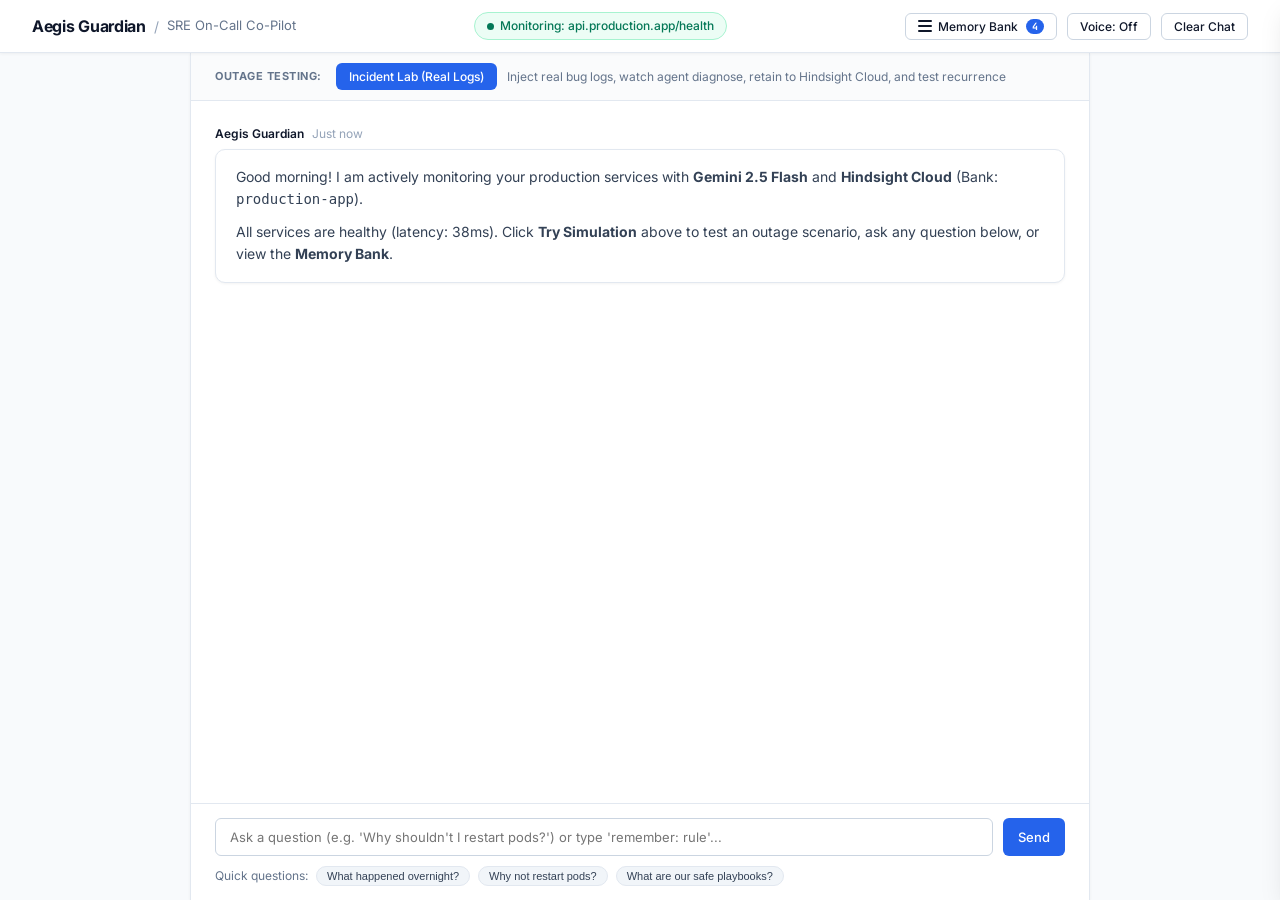
==== commit 67b494d4: "feat: add Incident Lab with real log diagnosis, Hindsight learning, and recurrence testing" ====
--- a/frontend/index.html
+++ b/frontend/index.html
@@ -53,9 +53,9 @@
         <span class="simulation-label">Outage Testing:</span>
         <div class="simulation-actions">
           <button id="openSimModalBtn" class="btn btn-primary btn-sm">
-            Try Simulation
+            Incident Lab (Real Logs)
           </button>
-          <span class="simulation-hint">Test memory-gated autonomy during overnight crashes</span>
+          <span class="simulation-hint">Inject real bug logs, watch agent diagnose, retain to Hindsight Cloud, and test recurrence</span>
         </div>
       </div>
 
@@ -99,29 +99,114 @@
 
   </div>
 
-  <!-- Simulation Selection Modal -->
+  <!-- Incident Lab & Real Outage Testing Modal -->
   <div id="simModal" class="modal-overlay">
-    <div class="modal-card">
+    <div class="modal-card modal-card-wide">
       <div class="modal-header">
-        <h3 class="modal-title">Select Outage Scenario to Simulate</h3>
+        <div>
+          <h3 class="modal-title">Incident Lab: Real Log Testing & Hindsight Learning</h3>
+          <p class="modal-desc" style="margin: 4px 0 0 0;">Feed real outage logs with bugs into Guardian. Watch it diagnose with Gemini, retain the fix to Hindsight Cloud, and test what happens when that exact bug returns.</p>
+        </div>
         <button id="closeSimModalBtn" class="btn-close">&times;</button>
       </div>
-      <div class="modal-body">
-        <p class="modal-desc">See how Aegis Guardian uses Hindsight persistent memory to make safe, autonomous decisions while you sleep.</p>
-
-        <div class="sim-card-choice" id="choiceKnown">
-          <div class="choice-badge badge-green">Known Pattern (94% Memory Match)</div>
-          <div class="choice-title">2:14 AM Checkout 504 Timeout</div>
-          <p class="choice-desc">Hindsight recalls Incident INC-104 and executes safe autonomous Redis lock flush in 18 seconds.</p>
-          <button id="runKnownSimBtn" class="btn btn-primary btn-sm btn-block">Simulate This Scenario</button>
-        </div>
-
-        <div class="sim-card-choice" id="choiceNovel">
-          <div class="choice-badge badge-amber">Novel Issue (0% Memory Match)</div>
-          <div class="choice-title">3:30 AM Database Schema Deadlock</div>
-          <p class="choice-desc">Zero precedent in Hindsight. Autonomous mutations are blocked to protect data; safe containment activated.</p>
-          <button id="runNovelSimBtn" class="btn btn-secondary btn-sm btn-block">Simulate This Scenario</button>
-        </div>
+
+      <!-- Tab Switcher -->
+      <div class="modal-tab-bar">
+        <button class="modal-tab-btn active" id="tabPresetLogs">Real Outage Scenarios</button>
+        <button class="modal-tab-btn" id="tabCustomLogs">Paste Custom Logs</button>
+      </div>
+
+      <div class="modal-body" style="max-height: 65vh; overflow-y: auto;">
+        
+        <!-- Preset Real Outage Logs Panel -->
+        <div id="panelPresetLogs" class="lab-panel active">
+          
+          <!-- Bug Scenario 1: Redis OOM (Novel -> Learns -> Re-test) -->
+          <div class="sim-card-choice" style="margin-bottom: 14px;">
+            <div class="flex-between">
+              <span class="choice-badge badge-blue">Live Test: Novel Bug &rarr; Learned</span>
+              <span class="tech-tag">Redis &bull; Celery &bull; Checkout</span>
+            </div>
+            <div class="choice-title" style="margin-top: 6px;">Redis OOM: maxmemory Exceeded by Unbounded Cache</div>
+            <p class="choice-desc">Application hits <code>OOM command not allowed when used memory > maxmemory (2GB)</code>. Guardian performs live first-principles diagnosis via Gemini, avoids destructive reboots, and commits the lesson to Hindsight Cloud.</p>
+            
+            <details class="log-details-toggle">
+              <summary>View Raw Stack Trace</summary>
+              <pre class="raw-log-preview"><code>[2026-09-29 03:14:22] redis-server[2819]: OOM command not allowed when used memory > 'maxmemory' (2097152000 bytes)
+[2026-09-29 03:14:22] celery.worker.consumer[102]: celery.exceptions.OperationalError: Error 500: OOM command not allowed
+Traceback (most recent call last):
+  File "/app/services/checkout.py", line 88, in reserve_stock
+    redis_client.setex(f"stock_lock:{sku}", 300, order_id)
+redis.exceptions.ResponseError: OOM command not allowed when used memory > 'maxmemory'.</code></pre>
+            </details>
+
+            <div class="sim-action-row" style="margin-top: 10px; display: flex; gap: 8px;">
+              <button class="btn btn-primary btn-sm btn-run-preset" data-preset="redis_oom">1. Analyze & Learn Live Bug</button>
+              <button class="btn btn-secondary btn-sm btn-retest-preset" data-preset="redis_oom">2. Trigger Same Bug Again</button>
+            </div>
+          </div>
+
+          <!-- Bug Scenario 2: Postgres Disk Full & WAL Archiving Panic -->
+          <div class="sim-card-choice" style="margin-bottom: 14px;">
+            <div class="flex-between">
+              <span class="choice-badge badge-blue">Live Test: Novel DB Panic</span>
+              <span class="tech-tag">Postgres &bull; Disk &bull; WAL</span>
+            </div>
+            <div class="choice-title" style="margin-top: 6px;">PostgreSQL Disk Volume Full: WAL Archiving Panic</div>
+            <p class="choice-desc">Database hits <code>PANIC: could not write to file "pg_wal/xlogtemp": No space left on device</code>. Guardian isolates write traffic, purges stale WAL segment archives, and commits the fix to memory.</p>
+            
+            <details class="log-details-toggle">
+              <summary>View Raw Stack Trace</summary>
+              <pre class="raw-log-preview"><code>[2026-09-29 04:02:11] postgres[18221]: [3-1] PANIC: could not write to file "pg_wal/xlogtemp.18221": No space left on device
+[2026-09-29 04:02:12] postgres[18221]: [3-2] HINT: Check free disk space on data partition (/var/lib/postgresql/data).
+[2026-09-29 04:02:15] app.db.pool[901]: asyncpg.exceptions.DiskFullError: disk full: 99.8% volume capacity reached</code></pre>
+            </details>
+
+            <div class="sim-action-row" style="margin-top: 10px; display: flex; gap: 8px;">
+              <button class="btn btn-primary btn-sm btn-run-preset" data-preset="postgres_disk">1. Analyze & Learn Live Bug</button>
+              <button class="btn btn-secondary btn-sm btn-retest-preset" data-preset="postgres_disk">2. Trigger Same Bug Again</button>
+            </div>
+          </div>
+
+          <!-- Bug Scenario 3: Baseline Playbook: INC-104 -->
+          <div class="sim-card-choice">
+            <div class="flex-between">
+              <span class="choice-badge badge-green">Baseline Battle-Tested Playbook</span>
+              <span class="tech-tag">Matches INC-104 (94%)</span>
+            </div>
+            <div class="choice-title" style="margin-top: 6px;">Checkout Connection Pool Exhaustion (504 Timeout)</div>
+            <p class="choice-desc">Asyncpg connection acquisition timeout. Hindsight immediately matches this with 94% confidence to past incident INC-104 and executes the autonomous lock flush.</p>
+            
+            <details class="log-details-toggle">
+              <summary>View Raw Stack Trace</summary>
+              <pre class="raw-log-preview"><code>HTTP 504: Upstream DB connection pool exhausted. Active: 150/150, Waiting threads: 842.
+Traceback (most recent call last):
+  File "/app/routes/checkout.py", line 142, in process_payment
+    async with db.pool.acquire(timeout=15.0) as conn:
+asyncpg.exceptions.PoolTimeoutError: connection acquisition timeout: pool exhausted</code></pre>
+            </details>
+
+            <div class="sim-action-row" style="margin-top: 10px;">
+              <button class="btn btn-primary btn-sm btn-run-preset" data-preset="checkout_pool">Simulate Incident Telemetry</button>
+            </div>
+          </div>
+
+        </div>
+
+        <!-- Custom Logs Panel -->
+        <div id="panelCustomLogs" class="lab-panel" style="display: none;">
+          <p class="modal-desc">Paste any real error logs or stack trace from your terminal or production server. Aegis Guardian will query Hindsight Cloud for prior matches or perform first-principles Gemini diagnosis and retain it into memory.</p>
+          <div class="form-group" style="margin-top: 10px;">
+            <label class="form-label">Service Name</label>
+            <input type="text" id="customLogService" class="form-input" value="api.production.app" placeholder="e.g. billing-worker">
+          </div>
+          <div class="form-group" style="margin-top: 10px;">
+            <label class="form-label">Raw Logs / Stack Trace</label>
+            <textarea id="customLogText" class="form-textarea" rows="7" placeholder="Paste error logs, exception tracebacks, or system alerts here..."></textarea>
+          </div>
+          <button id="btnAnalyzeCustomLog" class="btn btn-primary btn-sm btn-block" style="margin-top: 12px;">Analyze Logs with Guardian</button>
+        </div>
+
       </div>
     </div>
   </div>
@@ -159,6 +244,7 @@
     <div class="drawer-actions">
       <input type="text" id="drawerSearchInput" class="drawer-search-input" placeholder="Search memory records...">
       <button id="openTeachModalBtn" class="btn btn-primary btn-sm">+ Teach Rule</button>
+      <button id="clearAllMemoriesBtn" class="btn btn-secondary btn-sm" title="Clear all memories">Clear All</button>
     </div>
 
     <!-- Memory Records List -->
--- a/frontend/style.css
+++ b/frontend/style.css
@@ -676,6 +676,23 @@
   border-radius: 3px;
 }
 
+.btn-card-delete {
+  background: transparent;
+  border: none;
+  color: var(--text-dim);
+  font-size: 16px;
+  line-height: 1;
+  cursor: pointer;
+  padding: 2px 6px;
+  border-radius: 4px;
+  transition: all 0.15s ease;
+}
+
+.btn-card-delete:hover {
+  background-color: var(--color-danger-light);
+  color: var(--color-danger);
+}
+
 .tag-playbook {
   background-color: var(--color-success-light);
   color: #047857;
@@ -787,6 +804,104 @@
   gap: 16px;
 }
 
+.modal-card-wide {
+  max-width: 680px;
+}
+
+.modal-tab-bar {
+  display: flex;
+  gap: 8px;
+  border-bottom: 1px solid var(--border-light);
+  padding-bottom: 8px;
+}
+
+.modal-tab-btn {
+  background: transparent;
+  border: none;
+  font-size: 13px;
+  font-weight: 600;
+  color: var(--text-muted);
+  padding: 6px 12px;
+  border-radius: 6px;
+  cursor: pointer;
+  transition: all 0.15s ease;
+}
+
+.modal-tab-btn:hover {
+  color: var(--text-main);
+  background-color: var(--bg-subtle);
+}
+
+.modal-tab-btn.active {
+  color: var(--color-primary);
+  background-color: var(--color-primary-light);
+}
+
+.badge-blue {
+  background-color: #eff6ff;
+  color: #1d4ed8;
+  border: 1px solid #bfdbfe;
+}
+
+.badge-learned {
+  background-color: #eff6ff;
+  color: #1d4ed8;
+  border: 1px solid #bfdbfe;
+}
+
+.tech-tag {
+  font-size: 11px;
+  font-family: var(--font-mono);
+  color: var(--text-muted);
+  font-weight: 500;
+}
+
+.log-details-toggle {
+  margin-top: 8px;
+  font-size: 11px;
+  color: var(--text-muted);
+  cursor: pointer;
+}
+
+.log-details-toggle summary {
+  user-select: none;
+  color: var(--text-dim);
+  font-weight: 500;
+}
+
+.raw-log-preview {
+  margin-top: 6px;
+  background-color: #0f172a;
+  color: #cbd5e1;
+  padding: 8px 10px;
+  border-radius: 6px;
+  font-size: 11px;
+  font-family: var(--font-mono);
+  overflow-x: auto;
+  white-space: pre-wrap;
+  line-height: 1.4;
+}
+
+.btn-retest-inline {
+  margin-top: 10px;
+  font-size: 12px;
+  font-weight: 600;
+  cursor: pointer;
+  padding: 6px 12px;
+  border-radius: 6px;
+  background-color: var(--color-primary-light);
+  color: var(--color-primary);
+  border: 1px solid #bfdbfe;
+  display: inline-flex;
+  align-items: center;
+  gap: 6px;
+  transition: all 0.15s ease;
+}
+
+.btn-retest-inline:hover {
+  background-color: #dbeafe;
+}
+
 .modal-header {
   display: flex;
   justify-content: space-between;
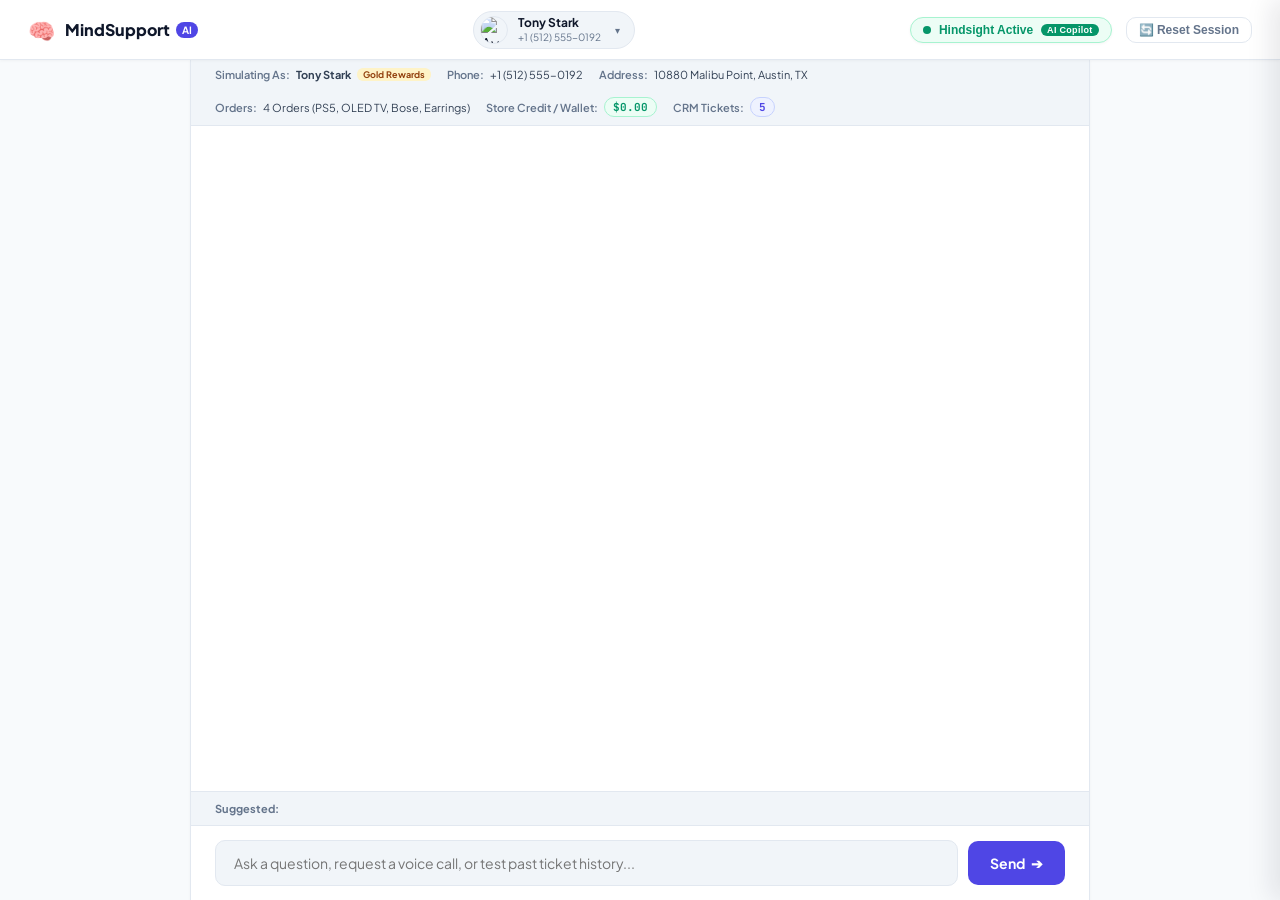
==== commit 0273096e: "feat: MindSupport AI - Autonomous Resolution Copilot with Hindsight Memory" ====
--- a/frontend/index.html
+++ b/frontend/index.html
@@ -3,294 +3,143 @@
 <head>
   <meta charset="UTF-8">
   <meta name="viewport" content="width=device-width, initial-scale=1.0">
-  <title>Aegis Guardian — SRE Incident Assistant with Hindsight Cloud</title>
-  <meta name="description" content="AI SRE assistant for solo developers and teams, using Hindsight persistent memory as an autonomy safety gate.">
+  <title>MindSupport AI - Persistent Memory & Behavioral Dispatch</title>
   <link rel="preconnect" href="https://fonts.googleapis.com">
   <link rel="preconnect" href="https://fonts.gstatic.com" crossorigin>
-  <link href="https://fonts.googleapis.com/css2?family=Inter:wght@400;500;600;700&family=JetBrains+Mono:wght@400;500;600&display=swap" rel="stylesheet">
+  <link href="https://fonts.googleapis.com/css2?family=Plus+Jakarta+Sans:wght@400;500;600;700;800&family=JetBrains+Mono:wght@400;500;600&display=swap" rel="stylesheet">
   <link rel="stylesheet" href="style.css">
 </head>
-<body>
+<body class="light-theme">
 
-  <!-- Top Navbar -->
-  <header class="navbar">
-    <div class="nav-brand">
-      <span class="brand-title">Aegis Guardian</span>
-      <span class="brand-divider">/</span>
-      <span class="brand-tag">SRE On-Call Co-Pilot</span>
+  <!-- TOP MINIMAL HEADER -->
+  <header class="app-header">
+    <div class="header-left">
+      <div class="brand-logo">
+        <div class="logo-icon">🧠</div>
+        <div class="logo-text">
+          <h1>MindSupport <span class="badge-ai">AI</span></h1>
+        </div>
+      </div>
     </div>
 
-    <div class="nav-status">
-      <span class="status-badge status-healthy">
-        <span class="dot"></span> Monitoring: api.production.app/health
-      </span>
+    <!-- Active User Selector in Header -->
+    <div class="header-center">
+      <div class="user-select-pill" id="user-dropdown-btn">
+        <img src="https://api.dicebear.com/7.x/avataaars/svg?seed=TonyStarkVIP" alt="Avatar" id="header-user-avatar" class="header-user-avatar">
+        <div class="user-pill-info">
+          <strong id="header-user-name">Tony Stark</strong>
+          <span id="header-user-phone">+1 (512) 555-0192</span>
+        </div>
+        <span class="dropdown-arrow">▾</span>
+      </div>
+
+      <!-- User Dropdown Menu -->
+      <div class="user-dropdown-menu" id="user-dropdown-menu">
+        <!-- Injected by JS -->
+      </div>
     </div>
 
-    <div class="nav-actions">
-      <!-- Hamburger Menu for Memory Bank -->
-      <button id="memoryDrawerBtn" class="btn btn-secondary btn-sm" title="View Hindsight Memory Bank">
-        <span class="hamburger-bars">
-          <span></span>
-          <span></span>
-          <span></span>
-        </span>
-        <span>Memory Bank</span>
-        <span id="memoryBadgeCount" class="nav-count-pill">4</span>
+    <div class="header-right">
+      <!-- Interactive Mode Toggle: Hindsight Copilot vs Standard Chatbot -->
+      <button class="btn-mode-toggle mode-hindsight" id="btn-mode-toggle" title="Click to toggle between Hindsight Copilot and Standard Chatbot mode">
+        <span class="mode-dot"></span>
+        <span class="mode-text" id="mode-text">Hindsight Active</span>
+        <span class="mode-badge" id="mode-badge">AI Copilot</span>
       </button>
 
-      <button id="voiceToggleBtn" class="btn btn-secondary btn-sm">Voice: Off</button>
-      <button id="clearChatBtn" class="btn btn-secondary btn-sm" title="Clear chat history">Clear Chat</button>
+      <button class="btn-clear" id="btn-clear-chat" title="Reset chat session">
+        🔄 Reset Session
+      </button>
     </div>
   </header>
 
-  <!-- Centered Chat Container -->
-  <div class="main-container">
+  <!-- CLEAN CENTERED CHAT CONTAINER -->
+  <main class="chat-container">
     
-    <main class="chat-section">
-      
-      <!-- Clean Simulation Control Bar -->
-      <div class="simulation-banner">
-        <span class="simulation-label">Outage Testing:</span>
-        <div class="simulation-actions">
-          <button id="openSimModalBtn" class="btn btn-primary btn-sm">
-            Incident Lab (Real Logs)
-          </button>
-          <span class="simulation-hint">Inject real bug logs, watch agent diagnose, retain to Hindsight Cloud, and test recurrence</span>
-        </div>
+    <!-- User Quick Info Bar -->
+    <div class="user-info-strip">
+      <div class="info-strip-item">
+        <span class="strip-label">Simulating As:</span>
+        <strong id="strip-name">Tony Stark</strong>
+        <span class="strip-tag" id="strip-plan">Gold Rewards</span>
       </div>
-
-      <!-- Chat Feed -->
-      <div id="chatFeed" class="chat-feed">
-        
-        <!-- Fresh Clean Welcome Message -->
-        <div class="chat-bubble bot-bubble">
-          <div class="bubble-header">
-            <span class="bubble-sender">Aegis Guardian</span>
-            <span class="bubble-time">Just now</span>
-          </div>
-          <div class="bubble-body">
-            <p>Good morning! I am actively monitoring your production services with <strong>Gemini 2.5 Flash</strong> and <strong>Hindsight Cloud</strong> (Bank: <code>production-app</code>).</p>
-            <p>All services are healthy (latency: 38ms). Click <strong>Try Simulation</strong> above to test an outage scenario, ask any question below, or view the <strong>Memory Bank</strong>.</p>
-          </div>
-        </div>
-
+      <div class="info-strip-item">
+        <span class="strip-label">Phone:</span>
+        <span id="strip-phone">+1 (512) 555-0192</span>
       </div>
-
-      <!-- Chat Input Area -->
-      <div class="chat-input-area">
-        <form id="chatForm" class="chat-input-form">
-          <input 
-            type="text" 
-            id="chatInput" 
-            class="chat-input-field" 
-            placeholder="Ask a question (e.g. 'Why shouldn't I restart pods?') or type 'remember: rule'..." 
-            autocomplete="off"
-          >
-          <button type="submit" class="btn btn-primary">Send</button>
-        </form>
-        <div class="chat-hints">
-          <span>Quick questions:</span>
-          <button class="hint-chip" data-prompt="What happened overnight?">What happened overnight?</button>
-          <button class="hint-chip" data-prompt="Why shouldn't I restart checkout pods?">Why not restart pods?</button>
-          <button class="hint-chip" data-prompt="What are our safe playbooks?">What are our safe playbooks?</button>
-        </div>
+      <div class="info-strip-item">
+        <span class="strip-label">Address:</span>
+        <span id="strip-address">10880 Malibu Point, Austin, TX</span>
       </div>
-    </main>
-
-  </div>
-
-  <!-- Incident Lab & Real Outage Testing Modal -->
-  <div id="simModal" class="modal-overlay">
-    <div class="modal-card modal-card-wide">
-      <div class="modal-header">
-        <div>
-          <h3 class="modal-title">Incident Lab: Real Log Testing & Hindsight Learning</h3>
-          <p class="modal-desc" style="margin: 4px 0 0 0;">Feed real outage logs with bugs into Guardian. Watch it diagnose with Gemini, retain the fix to Hindsight Cloud, and test what happens when that exact bug returns.</p>
-        </div>
-        <button id="closeSimModalBtn" class="btn-close">&times;</button>
+      <div class="info-strip-item">
+        <span class="strip-label">Orders:</span>
+        <span id="strip-orders">4 Orders (PS5, OLED TV, Bose, Earrings)</span>
       </div>
-
-      <!-- Tab Switcher -->
-      <div class="modal-tab-bar">
-        <button class="modal-tab-btn active" id="tabPresetLogs">Real Outage Scenarios</button>
-        <button class="modal-tab-btn" id="tabCustomLogs">Paste Custom Logs</button>
+      <div class="info-strip-item">
+        <span class="strip-label">Store Credit / Wallet:</span>
+        <strong id="strip-wallet" style="color:var(--emerald); background:#ecfdf5; padding:2px 8px; border-radius:9999px; border:1px solid #a7f3d0; font-family:var(--font-mono);">$0.00</strong>
       </div>
-
-      <div class="modal-body" style="max-height: 65vh; overflow-y: auto;">
-        
-        <!-- Preset Real Outage Logs Panel -->
-        <div id="panelPresetLogs" class="lab-panel active">
-          
-          <!-- Bug Scenario 1: Redis OOM (Novel -> Learns -> Re-test) -->
-          <div class="sim-card-choice" style="margin-bottom: 14px;">
-            <div class="flex-between">
-              <span class="choice-badge badge-blue">Live Test: Novel Bug &rarr; Learned</span>
-              <span class="tech-tag">Redis &bull; Celery &bull; Checkout</span>
-            </div>
-            <div class="choice-title" style="margin-top: 6px;">Redis OOM: maxmemory Exceeded by Unbounded Cache</div>
-            <p class="choice-desc">Application hits <code>OOM command not allowed when used memory > maxmemory (2GB)</code>. Guardian performs live first-principles diagnosis via Gemini, avoids destructive reboots, and commits the lesson to Hindsight Cloud.</p>
-            
-            <details class="log-details-toggle">
-              <summary>View Raw Stack Trace</summary>
-              <pre class="raw-log-preview"><code>[2026-09-29 03:14:22] redis-server[2819]: OOM command not allowed when used memory > 'maxmemory' (2097152000 bytes)
-[2026-09-29 03:14:22] celery.worker.consumer[102]: celery.exceptions.OperationalError: Error 500: OOM command not allowed
-Traceback (most recent call last):
-  File "/app/services/checkout.py", line 88, in reserve_stock
-    redis_client.setex(f"stock_lock:{sku}", 300, order_id)
-redis.exceptions.ResponseError: OOM command not allowed when used memory > 'maxmemory'.</code></pre>
-            </details>
-
-            <div class="sim-action-row" style="margin-top: 10px; display: flex; gap: 8px;">
-              <button class="btn btn-primary btn-sm btn-run-preset" data-preset="redis_oom">1. Analyze & Learn Live Bug</button>
-              <button class="btn btn-secondary btn-sm btn-retest-preset" data-preset="redis_oom">2. Trigger Same Bug Again</button>
-            </div>
-          </div>
-
-          <!-- Bug Scenario 2: Postgres Disk Full & WAL Archiving Panic -->
-          <div class="sim-card-choice" style="margin-bottom: 14px;">
-            <div class="flex-between">
-              <span class="choice-badge badge-blue">Live Test: Novel DB Panic</span>
-              <span class="tech-tag">Postgres &bull; Disk &bull; WAL</span>
-            </div>
-            <div class="choice-title" style="margin-top: 6px;">PostgreSQL Disk Volume Full: WAL Archiving Panic</div>
-            <p class="choice-desc">Database hits <code>PANIC: could not write to file "pg_wal/xlogtemp": No space left on device</code>. Guardian isolates write traffic, purges stale WAL segment archives, and commits the fix to memory.</p>
-            
-            <details class="log-details-toggle">
-              <summary>View Raw Stack Trace</summary>
-              <pre class="raw-log-preview"><code>[2026-09-29 04:02:11] postgres[18221]: [3-1] PANIC: could not write to file "pg_wal/xlogtemp.18221": No space left on device
-[2026-09-29 04:02:12] postgres[18221]: [3-2] HINT: Check free disk space on data partition (/var/lib/postgresql/data).
-[2026-09-29 04:02:15] app.db.pool[901]: asyncpg.exceptions.DiskFullError: disk full: 99.8% volume capacity reached</code></pre>
-            </details>
-
-            <div class="sim-action-row" style="margin-top: 10px; display: flex; gap: 8px;">
-              <button class="btn btn-primary btn-sm btn-run-preset" data-preset="postgres_disk">1. Analyze & Learn Live Bug</button>
-              <button class="btn btn-secondary btn-sm btn-retest-preset" data-preset="postgres_disk">2. Trigger Same Bug Again</button>
-            </div>
-          </div>
-
-          <!-- Bug Scenario 3: Baseline Playbook: INC-104 -->
-          <div class="sim-card-choice">
-            <div class="flex-between">
-              <span class="choice-badge badge-green">Baseline Battle-Tested Playbook</span>
-              <span class="tech-tag">Matches INC-104 (94%)</span>
-            </div>
-            <div class="choice-title" style="margin-top: 6px;">Checkout Connection Pool Exhaustion (504 Timeout)</div>
-            <p class="choice-desc">Asyncpg connection acquisition timeout. Hindsight immediately matches this with 94% confidence to past incident INC-104 and executes the autonomous lock flush.</p>
-            
-            <details class="log-details-toggle">
-              <summary>View Raw Stack Trace</summary>
-              <pre class="raw-log-preview"><code>HTTP 504: Upstream DB connection pool exhausted. Active: 150/150, Waiting threads: 842.
-Traceback (most recent call last):
-  File "/app/routes/checkout.py", line 142, in process_payment
-    async with db.pool.acquire(timeout=15.0) as conn:
-asyncpg.exceptions.PoolTimeoutError: connection acquisition timeout: pool exhausted</code></pre>
-            </details>
-
-            <div class="sim-action-row" style="margin-top: 10px;">
-              <button class="btn btn-primary btn-sm btn-run-preset" data-preset="checkout_pool">Simulate Incident Telemetry</button>
-            </div>
-          </div>
-
-        </div>
-
-        <!-- Custom Logs Panel -->
-        <div id="panelCustomLogs" class="lab-panel" style="display: none;">
-          <p class="modal-desc">Paste any real error logs or stack trace from your terminal or production server. Aegis Guardian will query Hindsight Cloud for prior matches or perform first-principles Gemini diagnosis and retain it into memory.</p>
-          <div class="form-group" style="margin-top: 10px;">
-            <label class="form-label">Service Name</label>
-            <input type="text" id="customLogService" class="form-input" value="api.production.app" placeholder="e.g. billing-worker">
-          </div>
-          <div class="form-group" style="margin-top: 10px;">
-            <label class="form-label">Raw Logs / Stack Trace</label>
-            <textarea id="customLogText" class="form-textarea" rows="7" placeholder="Paste error logs, exception tracebacks, or system alerts here..."></textarea>
-          </div>
-          <button id="btnAnalyzeCustomLog" class="btn btn-primary btn-sm btn-block" style="margin-top: 12px;">Analyze Logs with Guardian</button>
-        </div>
-
+      <div class="info-strip-item">
+        <span class="strip-label">CRM Tickets:</span>
+        <strong id="strip-tickets" style="color:var(--primary); background:#eef2ff; padding:2px 8px; border-radius:9999px; border:1px solid #c7d2fe; font-family:var(--font-mono);">5</strong>
       </div>
     </div>
-  </div>
 
-  <!-- Slide-Out Memory Bank Drawer (Opened via Hamburger Menu) -->
-  <div id="drawerBackdrop" class="drawer-backdrop"></div>
-  <aside id="memoryDrawer" class="memory-drawer">
-    
+    <!-- Legacy Mode Notice Banner (Smoothly shown only when standard bot mode is active) -->
+    <div class="legacy-banner" id="legacy-banner" style="display:none;">
+      <span class="legacy-banner-dot">🔴</span>
+      <span><strong>Standard Chatbot Mode (Stateless):</strong> Hindsight persistent memory & behavioral routing are disabled. The bot will ask for your name and order ID every time.</span>
+    </div>
+
+    <!-- Messages Scroll Area -->
+    <div class="messages-viewport" id="chat-messages">
+      <!-- Injected by JavaScript -->
+    </div>
+
+    <!-- Minimal Prompt Chips -->
+    <div class="quick-chips-wrapper" id="quick-chips-wrapper">
+      <span class="chips-title">Suggested:</span>
+      <div class="chips-container" id="chips-container">
+        <!-- Injected dynamically per user -->
+      </div>
+    </div>
+
+    <!-- Minimal Chat Input Bar -->
+    <div class="chat-input-area">
+      <form id="chat-form" class="chat-form">
+        <input 
+          type="text" 
+          id="chat-input" 
+          placeholder="Ask a question, request a voice call, or test past ticket history..." 
+          autocomplete="off"
+          required
+        >
+        <button type="submit" id="btn-send" class="btn-send">
+          <span>Send</span>
+          <span class="arrow">➔</span>
+        </button>
+      </form>
+    </div>
+
+  </main>
+
+  <!-- ON-DEMAND DETAILS DRAWER -->
+  <div class="drawer-overlay" id="drawer-overlay"></div>
+  <aside class="details-drawer" id="details-drawer">
     <div class="drawer-header">
       <div>
-        <div class="flex-row-center">
-          <h2 class="drawer-title">Hindsight Memory Bank</h2>
-          <span class="cloud-pill">Cloud Live</span>
-        </div>
-        <p class="drawer-subtitle">Bank: <strong>production-app</strong></p>
+        <h2>🔍 How Agent Solved This</h2>
+        <p>Specific Hindsight memories, telemetry & behavioral routing pulled for this turn</p>
       </div>
-      <button id="closeDrawerBtn" class="btn-icon" title="Close Drawer">&times;</button>
+      <button class="btn-close" id="btn-close-drawer">✕</button>
     </div>
-
-    <!-- Safety Banner -->
-    <div class="safety-banner">
-      <strong>Memory-Gated Autonomy:</strong>
-      <p>I only auto-fix crashes while you sleep if Hindsight Cloud has a <em>verified playbook</em> (90%+ confidence). Novel issues are safely held for human review.</p>
+    <div class="drawer-body" id="drawer-body">
+      <!-- Injected when user clicks "View How Agent Solved This" -->
     </div>
-
-    <!-- Category Tabs -->
-    <div class="category-tabs">
-      <button class="cat-tab active" data-category="all">All (<span id="catCountAll">0</span>)</button>
-      <button class="cat-tab" data-category="playbook">Safe Playbooks (<span id="catCountPlaybooks">0</span>)</button>
-      <button class="cat-tab" data-category="mistake">Avoid Mistakes (<span id="catCountMistakes">0</span>)</button>
-      <button class="cat-tab" data-category="policy">Policies (<span id="catCountPolicies">0</span>)</button>
-    </div>
-
-    <!-- Actions & Search -->
-    <div class="drawer-actions">
-      <input type="text" id="drawerSearchInput" class="drawer-search-input" placeholder="Search memory records...">
-      <button id="openTeachModalBtn" class="btn btn-primary btn-sm">+ Teach Rule</button>
-      <button id="clearAllMemoriesBtn" class="btn btn-secondary btn-sm" title="Clear all memories">Clear All</button>
-    </div>
-
-    <!-- Memory Records List -->
-    <div id="drawerMemoryList" class="drawer-cards-scroll">
-      <!-- Dynamically populated via app.js -->
-    </div>
-
   </aside>
 
-  <!-- Teach Rule Modal with "Other" Custom Category -->
-  <div id="teachModal" class="modal-overlay">
-    <div class="modal-card">
-      <div class="modal-header">
-        <h3 class="modal-title">Teach Guardian a New Rule</h3>
-        <button id="closeTeachModalBtn" class="btn-close">&times;</button>
-      </div>
-      <div class="modal-body">
-        <p class="modal-desc">This rule will be saved directly into your <strong>Hindsight Cloud</strong> memory bank so the agent adheres to it during future incidents.</p>
-        
-        <div class="form-group">
-          <label for="ruleCategory">Category:</label>
-          <select id="ruleCategory" class="input-select">
-            <option value="Database Policy">Database Policy</option>
-            <option value="Deployment Rule">Deployment Rule</option>
-            <option value="Security & Secrets">Security & Secrets</option>
-            <option value="Third-Party Integration">Third-Party Integration</option>
-            <option value="Other">Other (Type custom category below)</option>
-          </select>
-        </div>
-
-        <!-- Custom Category Input (shown when "Other" is chosen) -->
-        <div class="form-group" id="customCategoryGroup" style="display: none;">
-          <label for="customCategoryInput">Custom Category Name:</label>
-          <input type="text" id="customCategoryInput" class="input-text" placeholder="e.g. Rate Limiting Policy, Cache Rule">
-        </div>
-
-        <div class="form-group">
-          <label for="ruleText">Rule / Knowledge Description:</label>
-          <textarea id="ruleText" rows="3" class="input-textarea" placeholder="e.g. Always cap PostgreSQL connection pool to 100, because AWS RDS micro instance will run out of memory otherwise."></textarea>
-        </div>
-      </div>
-      <div class="modal-footer">
-        <button id="saveRuleBtn" class="btn btn-primary">Save to Hindsight Cloud</button>
-      </div>
-    </div>
-  </div>
+  <!-- Toast -->
+  <div class="toast-container" id="toast"></div>
 
   <script src="app.js"></script>
 </body>
--- a/frontend/style.css
+++ b/frontend/style.css
@@ -1,42 +1,39 @@
-/* Aegis Guardian - Modern Light-Theme SRE Chatbot with Hamburger Drawer */
 :root {
-  --bg-page: #f8fafc;
-  --bg-card: #ffffff;
-  --bg-subtle: #f1f5f9;
+  --bg-app: #f8fafc;
+  --bg-surface: #ffffff;
+  --bg-surface-subtle: #f1f5f9;
   --bg-hover: #e2e8f0;
-
-  --border-light: #e2e8f0;
-  --border-medium: #cbd5e1;
-  --border-focus: #2563eb;
-
-  --text-main: #0f172a;
-  --text-body: #334155;
+  
+  --border: #e2e8f0;
+  --border-focus: #6366f1;
+
+  --text-primary: #0f172a;
+  --text-secondary: #334155;
   --text-muted: #64748b;
-  --text-dim: #94a3b8;
-
-  --color-primary: #2563eb;
-  --color-primary-hover: #1d4ed8;
-  --color-primary-light: #eff6ff;
-
-  --color-success: #10b981;
-  --color-success-light: #ecfdf5;
-
-  --color-warning: #f59e0b;
-  --color-warning-light: #fffbeb;
-
-  --color-danger: #ef4444;
-  --color-danger-light: #fef2f2;
-
-  --font-sans: 'Inter', -apple-system, BlinkMacSystemFont, 'Segoe UI', Roboto, sans-serif;
+  --text-inverse: #ffffff;
+
+  --primary: #4f46e5;
+  --primary-hover: #4338ca;
+  --primary-light: #eef2ff;
+  --primary-border: #c7d2fe;
+
+  --emerald: #059669;
+  --emerald-light: #ecfdf5;
+  --emerald-border: #a7f3d0;
+
+  --rose: #e11d48;
+  --rose-light: #fff1f2;
+
+  --shadow-sm: 0 1px 3px rgba(0, 0, 0, 0.04);
+  --shadow-md: 0 4px 12px rgba(15, 23, 42, 0.06);
+  --shadow-lg: 0 10px 25px rgba(15, 23, 42, 0.08);
+
+  --font-main: 'Plus Jakarta Sans', -apple-system, BlinkMacSystemFont, "Segoe UI", Roboto, sans-serif;
   --font-mono: 'JetBrains Mono', monospace;
-
-  --shadow-sm: 0 1px 3px 0 rgba(0, 0, 0, 0.05);
-  --shadow-md: 0 4px 6px -1px rgba(0, 0, 0, 0.05), 0 2px 4px -1px rgba(0, 0, 0, 0.03);
-  --shadow-lg: 0 10px 25px -5px rgba(0, 0, 0, 0.1), 0 8px 10px -6px rgba(0, 0, 0, 0.1);
-
   --radius-sm: 6px;
   --radius-md: 10px;
-  --radius-lg: 14px;
+  --radius-lg: 16px;
+  --radius-full: 9999px;
 }
 
 * {
@@ -46,923 +43,1081 @@
 }
 
 body {
-  background-color: var(--bg-page);
-  color: var(--text-body);
-  font-family: var(--font-sans);
-  font-size: 14px;
-  line-height: 1.5;
+  font-family: var(--font-main);
+  background-color: var(--bg-app);
+  color: var(--text-primary);
   height: 100vh;
   display: flex;
   flex-direction: column;
   overflow: hidden;
-}
-
-/* Navbar */
-.navbar {
-  background-color: var(--bg-card);
-  border-bottom: 1px solid var(--border-light);
-  padding: 12px 32px;
+  -webkit-font-smoothing: antialiased;
+}
+
+/* ==========================================================================
+   HEADER
+   ========================================================================== */
+.app-header {
+  background-color: var(--bg-surface);
+  border-bottom: 1px solid var(--border);
+  height: 60px;
+  padding: 0 28px;
   display: flex;
   align-items: center;
   justify-content: space-between;
+  box-shadow: var(--shadow-sm);
+  z-index: 100;
   flex-shrink: 0;
-  box-shadow: var(--shadow-sm);
-  z-index: 20;
-}
-
-.nav-brand {
-  display: flex;
-  align-items: center;
-  gap: 8px;
-}
-
-.brand-title {
+}
+
+.brand-logo {
+  display: flex;
+  align-items: center;
+  gap: 10px;
+}
+
+.logo-icon {
+  font-size: 22px;
+}
+
+.logo-text h1 {
   font-size: 16px;
-  font-weight: 700;
-  color: var(--text-main);
-  letter-spacing: -0.3px;
-}
-
-.brand-divider {
-  color: var(--text-dim);
-}
-
-.brand-tag {
-  font-size: 13px;
-  color: var(--text-muted);
-}
-
-.status-badge {
-  display: inline-flex;
+  font-weight: 800;
+  color: var(--text-primary);
+  display: flex;
   align-items: center;
   gap: 6px;
-  font-size: 12px;
-  font-weight: 500;
+}
+
+.badge-ai {
+  font-size: 10px;
+  background: var(--primary);
+  color: white;
+  padding: 2px 6px;
+  border-radius: var(--radius-full);
+  font-weight: 700;
+}
+
+.header-right {
+  display: flex;
+  align-items: center;
+  gap: 14px;
+}
+
+.status-indicator-pill {
+  display: flex;
+  align-items: center;
+  gap: 6px;
+  background: var(--emerald-light);
+  border: 1px solid var(--emerald-border);
+  color: var(--emerald);
   padding: 4px 12px;
-  border-radius: 20px;
-}
-
-.status-healthy {
-  background-color: var(--color-success-light);
-  color: #047857;
-  border: 1px solid #a7f3d0;
-}
-
-.dot {
+  border-radius: var(--radius-full);
+  font-size: 12px;
+  font-weight: 600;
+}
+
+.status-dot {
   width: 7px;
   height: 7px;
   border-radius: 50%;
-  background-color: currentColor;
-}
-
-.nav-actions {
+  background-color: var(--emerald);
+}
+
+.pulse-green {
+  animation: pulseGreen 2s infinite;
+}
+
+@keyframes pulseGreen {
+  0% { box-shadow: 0 0 0 0 rgba(5, 150, 105, 0.5); }
+  70% { box-shadow: 0 0 0 6px rgba(5, 150, 105, 0); }
+  100% { box-shadow: 0 0 0 0 rgba(5, 150, 105, 0); }
+}
+
+.btn-clear {
+  background: var(--bg-surface);
+  border: 1px solid var(--border);
+  color: var(--text-muted);
+  padding: 5px 12px;
+  border-radius: var(--radius-md);
+  font-size: 12px;
+  font-weight: 600;
+  cursor: pointer;
+  transition: all 0.2s ease;
+}
+
+.btn-clear:hover {
+  background: var(--bg-surface-subtle);
+  color: var(--primary);
+}
+
+.header-center {
+  position: relative;
+}
+
+.user-select-pill {
   display: flex;
   align-items: center;
   gap: 10px;
-}
-
-/* Hamburger Button */
-.hamburger-bars {
-  display: inline-flex;
+  background: var(--bg-surface-subtle);
+  border: 1px solid var(--border);
+  padding: 4px 14px 4px 6px;
+  border-radius: var(--radius-full);
+  cursor: pointer;
+  transition: all 0.2s ease;
+  user-select: none;
+}
+
+.user-select-pill:hover {
+  background: white;
+  border-color: var(--primary-border);
+  box-shadow: var(--shadow-sm);
+}
+
+.header-user-avatar {
+  width: 28px;
+  height: 28px;
+  border-radius: 50%;
+  border: 1px solid var(--border);
+}
+
+.user-pill-info {
+  display: flex;
   flex-direction: column;
-  gap: 3px;
-  width: 14px;
-}
-
-.hamburger-bars span {
-  display: block;
-  width: 100%;
-  height: 2px;
-  background-color: var(--text-main);
-  border-radius: 1px;
-}
-
-.nav-count-pill {
+  line-height: 1.2;
+}
+
+.user-pill-info strong {
+  font-size: 12px;
+  color: var(--text-primary);
+}
+
+.user-pill-info span {
+  font-size: 10px;
+  color: var(--text-muted);
+}
+
+.dropdown-arrow {
+  font-size: 10px;
+  color: var(--text-muted);
+  margin-left: 4px;
+}
+
+.user-dropdown-menu {
+  position: absolute;
+  top: calc(100% + 8px);
+  left: 50%;
+  transform: translateX(-50%);
+  width: 280px;
+  background: var(--bg-surface);
+  border: 1px solid var(--border);
+  border-radius: var(--radius-lg);
+  box-shadow: var(--shadow-lg);
+  padding: 8px;
+  display: none;
+  flex-direction: column;
+  gap: 4px;
+  z-index: 300;
+}
+
+.user-dropdown-menu.open {
+  display: flex;
+}
+
+.user-dropdown-item {
+  display: flex;
+  align-items: center;
+  gap: 10px;
+  padding: 8px 10px;
+  border-radius: var(--radius-md);
+  cursor: pointer;
+  transition: all 0.15s ease;
+}
+
+.user-dropdown-item:hover {
+  background: var(--primary-light);
+}
+
+.user-dropdown-item.active {
+  background: var(--primary-light);
+  border: 1px solid var(--primary-border);
+}
+
+.user-dropdown-avatar {
+  width: 32px;
+  height: 32px;
+  border-radius: 50%;
+  border: 1px solid var(--border);
+}
+
+.user-dropdown-meta {
+  display: flex;
+  flex-direction: column;
+  flex: 1;
+}
+
+.user-dropdown-meta strong {
+  font-size: 13px;
+  color: var(--text-primary);
+}
+
+.user-dropdown-meta span {
+  font-size: 10px;
+  color: var(--text-muted);
+}
+
+.user-dropdown-tag {
+  font-size: 9px;
+  font-weight: 700;
+  padding: 2px 6px;
+  border-radius: var(--radius-sm);
+  background: var(--bg-surface-subtle);
+  color: var(--text-secondary);
+}
+
+/* User Quick Info Strip */
+.user-info-strip {
+  background: var(--bg-surface-subtle);
+  border-bottom: 1px solid var(--border);
+  padding: 8px 24px;
+  display: flex;
+  align-items: center;
+  gap: 16px;
+  flex-wrap: wrap;
+  font-size: 11px;
+  color: var(--text-secondary);
+  flex-shrink: 0;
+}
+
+.info-strip-item {
+  display: flex;
+  align-items: center;
+  gap: 6px;
+}
+
+.strip-label {
+  color: var(--text-muted);
+  font-weight: 600;
+}
+
+.strip-tag {
+  background: #fef3c7;
+  color: #92400e;
+  padding: 1px 6px;
+  border-radius: var(--radius-sm);
+  font-size: 9px;
+  font-weight: 700;
+}
+
+/* Voice Call Dispatch Card */
+.voice-call-card {
+  margin-top: 12px;
+  background: linear-gradient(135deg, #f8fafc 0%, #eef2ff 100%);
+  border: 1.5px solid #c7d2fe;
+  border-radius: var(--radius-lg);
+  padding: 14px 16px;
+  box-shadow: var(--shadow-sm);
+}
+
+.voice-call-header {
+  display: flex;
+  align-items: center;
+  justify-content: space-between;
+  margin-bottom: 10px;
+}
+
+.voice-call-title {
+  font-size: 12px;
+  font-weight: 800;
+  color: var(--primary);
+  display: flex;
+  align-items: center;
+  gap: 6px;
+}
+
+.voice-call-body {
+  display: flex;
+  align-items: center;
+  gap: 12px;
+}
+
+.voice-agent-avatar {
+  width: 44px;
+  height: 44px;
+  border-radius: 50%;
+  border: 2px solid white;
+  box-shadow: var(--shadow-sm);
+}
+
+.voice-agent-meta {
+  flex: 1;
+  display: flex;
+  flex-direction: column;
+  gap: 2px;
+}
+
+.voice-agent-name {
+  font-size: 13px;
+  font-weight: 700;
+  color: var(--text-primary);
+}
+
+.voice-agent-role {
+  font-size: 11px;
+  color: var(--text-muted);
+}
+
+.voice-agent-phone {
+  font-size: 11px;
+  font-weight: 600;
+  color: var(--emerald);
   font-family: var(--font-mono);
-  font-size: 10px;
-  font-weight: 700;
-  background-color: var(--color-primary);
-  color: #ffffff;
-  padding: 1px 6px;
-  border-radius: 10px;
-  margin-left: 2px;
-}
-
-/* Common Buttons */
-.btn {
-  font-family: var(--font-sans);
-  font-size: 13px;
-  font-weight: 500;
-  padding: 7px 14px;
-  border-radius: var(--radius-sm);
-  border: 1px solid transparent;
+}
+
+.btn-dial {
+  background: var(--emerald);
+  color: white;
+  border: none;
+  padding: 8px 14px;
+  border-radius: var(--radius-md);
+  font-family: var(--font-main);
+  font-size: 11px;
+  font-weight: 700;
   cursor: pointer;
   display: inline-flex;
   align-items: center;
+  gap: 6px;
+  transition: all 0.2s ease;
+  white-space: nowrap;
+}
+
+.btn-dial:hover {
+  background: #047857;
+  transform: translateY(-1px);
+}
+
+.btn-dial.dialing {
+  background: #d97706;
+  animation: pulseAmber 1.5s infinite;
+}
+
+@keyframes pulseAmber {
+  0% { box-shadow: 0 0 0 0 rgba(217, 119, 6, 0.5); }
+  70% { box-shadow: 0 0 0 6px rgba(217, 119, 6, 0); }
+  100% { box-shadow: 0 0 0 0 rgba(217, 119, 6, 0); }
+}
+
+/* ==========================================================================
+   AUTONOMOUS ACTION & COUNTER-OFFER WIDGETS
+   ========================================================================== */
+.action-options-container {
+  margin-top: 14px;
+  display: flex;
+  flex-direction: column;
+  gap: 8px;
+}
+
+.action-option-pill {
+  background: white;
+  border: 1.5px solid var(--border);
+  border-radius: var(--radius-md);
+  padding: 10px 14px;
+  display: flex;
+  align-items: center;
+  justify-content: space-between;
+  cursor: pointer;
+  transition: all 0.15s ease;
+  box-shadow: var(--shadow-sm);
+  text-align: left;
+}
+
+.action-option-pill:hover {
+  border-color: var(--primary);
+  background: var(--primary-light);
+  transform: translateY(-1px);
+}
+
+.action-option-pill strong {
+  font-size: 12px;
+  color: var(--text-primary);
+  display: flex;
+  align-items: center;
+  gap: 6px;
+}
+
+.action-option-pill span {
+  font-size: 11px;
+  color: var(--text-muted);
+}
+
+.action-pill-btn {
+  background: var(--primary);
+  color: white;
+  border: none;
+  padding: 6px 12px;
+  border-radius: var(--radius-sm);
+  font-size: 11px;
+  font-weight: 700;
+  white-space: nowrap;
+}
+
+/* Interactive RMA Prepaid Return Label Card */
+.rma-label-card {
+  margin-top: 14px;
+  background: #ffffff;
+  border: 2px dashed #94a3b8;
+  border-radius: var(--radius-md);
+  padding: 16px;
+  box-shadow: var(--shadow-sm);
+}
+
+.rma-label-header {
+  display: flex;
+  align-items: center;
+  justify-content: space-between;
+  border-bottom: 2px solid #0f172a;
+  padding-bottom: 8px;
+  margin-bottom: 12px;
+}
+
+.rma-carrier-logo {
+  font-size: 16px;
+  font-weight: 800;
+  letter-spacing: -0.5px;
+  color: #4338ca;
+}
+
+.rma-badge {
+  background: #ecfdf5;
+  color: #059669;
+  border: 1px solid #a7f3d0;
+  font-size: 10px;
+  font-weight: 800;
+  padding: 2px 8px;
+  border-radius: var(--radius-full);
+}
+
+.rma-route-grid {
+  display: grid;
+  grid-template-columns: 1fr 1fr;
+  gap: 12px;
+  font-size: 11px;
+  margin-bottom: 12px;
+}
+
+.rma-barcode-box {
+  background: #f8fafc;
+  border: 1px solid #e2e8f0;
+  padding: 12px;
+  border-radius: var(--radius-sm);
+  text-align: center;
+  font-family: var(--font-mono);
+  letter-spacing: 4px;
+  font-weight: 800;
+  font-size: 13px;
+  color: #0f172a;
+}
+
+.barcode-lines {
+  height: 38px;
+  background: repeating-linear-gradient(
+    90deg,
+    #0f172a 0px,
+    #0f172a 2px,
+    transparent 2px,
+    transparent 4px,
+    #0f172a 4px,
+    #0f172a 7px,
+    transparent 7px,
+    transparent 9px
+  );
+  margin-bottom: 6px;
+}
+
+.btn-download-label {
+  width: 100%;
+  margin-top: 10px;
+  background: #0f172a;
+  color: white;
+  border: none;
+  padding: 9px;
+  border-radius: var(--radius-sm);
+  font-size: 11px;
+  font-weight: 700;
+  cursor: pointer;
+  display: flex;
+  align-items: center;
   justify-content: center;
   gap: 6px;
-  transition: all 0.15s ease;
-}
-
-.btn-primary {
-  background-color: var(--color-primary);
-  color: #ffffff;
-}
-
-.btn-primary:hover {
-  background-color: var(--color-primary-hover);
-}
-
-.btn-secondary {
-  background-color: var(--bg-card);
-  border-color: var(--border-medium);
-  color: var(--text-main);
-}
-
-.btn-secondary:hover {
-  background-color: var(--bg-subtle);
-}
-
-.btn-secondary.active {
-  background-color: var(--color-primary-light);
-  border-color: var(--color-primary);
-  color: var(--color-primary);
-}
-
-.btn-sm {
-  font-size: 12px;
-  padding: 5px 12px;
-}
-
-.btn-block {
+}
+
+.btn-download-label:hover {
+  background: #1e293b;
+}
+
+/* Action Success Banner */
+.action-success-card {
+  margin-top: 12px;
+  background: #ecfdf5;
+  border: 1.5px solid #a7f3d0;
+  border-radius: var(--radius-md);
+  padding: 12px 14px;
+}
+
+.action-success-title {
+  font-size: 12px;
+  font-weight: 800;
+  color: #059669;
+  display: flex;
+  align-items: center;
+  gap: 6px;
+  margin-bottom: 4px;
+}
+
+.action-success-body {
+  font-size: 11px;
+  color: #065f46;
+  line-height: 1.4;
+}
+
+/* ==========================================================================
+   CENTERED CHAT CONTAINER
+   ========================================================================== */
+.chat-container {
+  flex: 1;
+  display: flex;
+  flex-direction: column;
+  max-width: 900px;
   width: 100%;
-}
-
-.btn-icon {
-  background: transparent;
-  border: none;
-  color: var(--text-muted);
-  font-size: 24px;
-  cursor: pointer;
-  padding: 4px;
-  line-height: 1;
-  transition: color 0.15s ease;
-}
-
-.btn-icon:hover {
-  color: var(--text-main);
-}
-
-/* Centered Main Layout */
-.main-container {
-  flex: 1;
-  display: flex;
-  justify-content: center;
+  margin: 0 auto;
+  background: var(--bg-surface);
+  border-left: 1px solid var(--border);
+  border-right: 1px solid var(--border);
+  box-shadow: var(--shadow-sm);
   overflow: hidden;
-  height: calc(100vh - 57px);
-}
-
-.chat-section {
-  width: 100%;
-  max-width: 900px;
-  display: flex;
-  flex-direction: column;
-  background-color: var(--bg-card);
-  border-left: 1px solid var(--border-light);
-  border-right: 1px solid var(--border-light);
-  box-shadow: var(--shadow-sm);
-  height: 100%;
-  position: relative;
-}
-
-/* Simulation Controls Banner */
-.simulation-banner {
-  background-color: #fafbfc;
-  border-bottom: 1px solid var(--border-light);
-  padding: 10px 24px;
-  display: flex;
-  align-items: center;
-  gap: 14px;
-  flex-wrap: wrap;
-  flex-shrink: 0;
-}
-
-.simulation-label {
-  font-size: 11px;
-  font-weight: 700;
-  color: var(--text-muted);
-  text-transform: uppercase;
-  letter-spacing: 0.5px;
-}
-
-.simulation-actions {
-  display: flex;
-  align-items: center;
-  gap: 10px;
-}
-
-.simulation-hint {
-  font-size: 12px;
-  color: var(--text-muted);
-}
-
-/* Chat Feed */
-.chat-feed {
+}
+
+.messages-viewport {
   flex: 1;
   overflow-y: auto;
   padding: 24px;
   display: flex;
   flex-direction: column;
-  gap: 18px;
-}
-
-/* Bubbles */
-.chat-bubble {
-  max-width: 100%;
-  display: flex;
-  flex-direction: column;
-  gap: 6px;
-}
-
-.bubble-header {
+  gap: 20px;
+}
+
+.message-row {
+  display: flex;
+  gap: 12px;
+  max-width: 86%;
+  animation: fadeIn 0.2s ease-out;
+}
+
+@keyframes fadeIn {
+  from { opacity: 0; transform: translateY(4px); }
+  to { opacity: 1; transform: translateY(0); }
+}
+
+.message-row.user {
+  align-self: flex-end;
+  flex-direction: row-reverse;
+}
+
+.message-avatar {
+  width: 36px;
+  height: 36px;
+  border-radius: var(--radius-md);
+  background: var(--bg-surface-subtle);
+  border: 1px solid var(--border);
+  display: flex;
+  align-items: center;
+  justify-content: center;
+  font-size: 18px;
+  flex-shrink: 0;
+}
+
+.message-bubble {
+  background: var(--bg-surface);
+  border: 1px solid var(--border);
+  border-radius: var(--radius-lg);
+  padding: 16px 20px;
+  color: var(--text-primary);
+  font-size: 14px;
+  line-height: 1.65;
+  box-shadow: var(--shadow-sm);
+}
+
+.message-row.user .message-bubble {
+  background: var(--primary);
+  color: white;
+  border-color: var(--primary);
+  border-bottom-right-radius: var(--radius-sm);
+}
+
+.message-row.bot .message-bubble {
+  border-bottom-left-radius: var(--radius-sm);
+}
+
+.message-footer {
+  display: flex;
+  align-items: center;
+  justify-content: space-between;
+  margin-top: 8px;
+  padding-top: 4px;
+}
+
+.message-time {
+  font-size: 11px;
+  color: var(--text-muted);
+}
+
+.message-row.user .message-time {
+  color: rgba(255, 255, 255, 0.8);
+}
+
+/* "How Agent Solved This" Button */
+.btn-how-solved {
+  background: var(--primary-light);
+  border: 1px solid var(--primary-border);
+  color: var(--primary);
+  font-family: var(--font-main);
+  font-size: 11px;
+  font-weight: 700;
+  padding: 4px 10px;
+  border-radius: var(--radius-full);
+  cursor: pointer;
+  display: inline-flex;
+  align-items: center;
+  gap: 4px;
+  transition: all 0.2s ease;
+}
+
+.btn-how-solved:hover {
+  background: var(--primary);
+  color: white;
+}
+
+/* Suggested Quick Chips */
+.quick-chips-wrapper {
+  padding: 10px 24px;
+  background: var(--bg-surface-subtle);
+  border-top: 1px solid var(--border);
   display: flex;
   align-items: center;
   gap: 8px;
-  font-size: 12px;
-}
-
-.bubble-sender {
-  font-weight: 600;
-  color: var(--text-main);
-}
-
-.bubble-time {
-  color: var(--text-dim);
-}
-
-.bubble-body {
-  background-color: #ffffff;
-  border: 1px solid var(--border-light);
-  border-radius: var(--radius-md);
-  padding: 16px 20px;
-  box-shadow: var(--shadow-sm);
-  display: flex;
-  flex-direction: column;
-  gap: 10px;
-  line-height: 1.6;
-  color: var(--text-body);
-}
-
-.user-bubble {
-  align-self: flex-end;
-}
-
-.user-bubble .bubble-header {
-  justify-content: flex-end;
-}
-
-.user-bubble .bubble-body {
-  background-color: var(--color-primary);
-  color: #ffffff;
-  border-color: var(--color-primary);
-}
-
-/* Incident Event Card inside Chat */
-.incident-event-card {
-  background-color: #ffffff;
-  border: 1px solid var(--border-light);
-  border-radius: var(--radius-lg);
-  padding: 20px;
-  box-shadow: var(--shadow-md);
-  display: flex;
-  flex-direction: column;
-  gap: 14px;
-  border-left: 4px solid var(--color-primary);
-}
-
-.event-card-header {
-  display: flex;
-  justify-content: space-between;
-  align-items: center;
-}
-
-.event-time-code {
-  font-family: var(--font-mono);
-  font-size: 12px;
+  flex-wrap: wrap;
+  flex-shrink: 0;
+}
+
+.chips-title {
+  font-size: 11px;
+  font-weight: 700;
   color: var(--text-muted);
-}
-
-.event-decision-badge {
-  font-size: 11px;
-  font-weight: 700;
-  padding: 3px 10px;
-  border-radius: 4px;
-}
-
-.badge-auto-fix {
-  background-color: var(--color-success-light);
-  color: #047857;
-  border: 1px solid #a7f3d0;
-}
-
-.badge-containment {
-  background-color: var(--color-warning-light);
-  color: #b45309;
-  border: 1px solid #fde68a;
-}
-
-.event-summary-text {
-  font-size: 14px;
-  font-weight: 500;
-  color: var(--text-main);
-  line-height: 1.6;
-}
-
-.event-details-grid {
-  display: grid;
-  grid-template-columns: 1fr 1fr;
-  gap: 10px;
-  background-color: var(--bg-subtle);
-  padding: 12px 16px;
-  border-radius: var(--radius-sm);
-  font-size: 12px;
-}
-
-.detail-item strong {
-  display: block;
-  color: var(--text-muted);
-  font-size: 11px;
-  text-transform: uppercase;
-  margin-bottom: 2px;
-}
-
-.detail-item span {
-  color: var(--text-main);
-  font-weight: 500;
-}
-
-.event-comparison-box {
-  background-color: #fff1f2;
-  border: 1px solid #fecdd3;
-  border-radius: var(--radius-sm);
-  padding: 12px 14px;
-  font-size: 12px;
-  color: #9f1239;
-  line-height: 1.5;
-}
-
-.event-comparison-box strong {
-  display: block;
-  margin-bottom: 3px;
-}
-
-/* Chat Input Area */
-.chat-input-area {
-  background-color: var(--bg-card);
-  border-top: 1px solid var(--border-light);
-  padding: 14px 24px;
-  display: flex;
-  flex-direction: column;
-  gap: 10px;
-  flex-shrink: 0;
-}
-
-.chat-input-form {
-  display: flex;
-  gap: 10px;
-}
-
-.chat-input-field {
-  flex: 1;
-  background-color: #ffffff;
-  border: 1px solid var(--border-medium);
-  border-radius: var(--radius-sm);
-  padding: 10px 14px;
-  font-family: var(--font-sans);
-  font-size: 13px;
-  color: var(--text-main);
-  outline: none;
-}
-
-.chat-input-field:focus {
-  border-color: var(--border-focus);
-}
-
-.chat-hints {
-  display: flex;
-  align-items: center;
-  gap: 8px;
-  font-size: 12px;
-  color: var(--text-muted);
-  flex-wrap: wrap;
-}
-
-.hint-chip {
-  background: var(--bg-subtle);
-  border: 1px solid var(--border-light);
-  border-radius: 12px;
-  padding: 3px 10px;
-  font-size: 11px;
-  color: var(--text-body);
+  white-space: nowrap;
+}
+
+.quick-chip {
+  background: white;
+  border: 1px solid var(--border);
+  padding: 6px 14px;
+  border-radius: var(--radius-full);
+  font-size: 12px;
+  color: var(--text-secondary);
   cursor: pointer;
   transition: all 0.15s ease;
-}
-
-.hint-chip:hover {
-  background: var(--bg-hover);
-  color: var(--text-main);
-}
-
-/* =========================================
-   Slide-Out Memory Bank Drawer
-   ========================================= */
-.drawer-backdrop {
+  box-shadow: var(--shadow-sm);
+  line-height: 1.4;
+  text-align: left;
+}
+
+.quick-chip:hover {
+  background: var(--primary-light);
+  border-color: var(--primary-border);
+  color: var(--primary);
+  transform: translateY(-1px);
+}
+
+/* Chat Input Bar */
+.chat-input-area {
+  padding: 14px 24px;
+  border-top: 1px solid var(--border);
+  background: var(--bg-surface);
+  flex-shrink: 0;
+}
+
+.chat-form {
+  display: flex;
+  gap: 10px;
+  align-items: center;
+}
+
+.chat-form input {
+  flex: 1;
+  background: var(--bg-surface-subtle);
+  border: 1px solid var(--border);
+  padding: 13px 18px;
+  border-radius: var(--radius-md);
+  font-family: var(--font-main);
+  font-size: 14px;
+  color: var(--text-primary);
+  outline: none;
+  transition: all 0.2s ease;
+}
+
+.chat-form input:focus {
+  border-color: var(--border-focus);
+  background: white;
+  box-shadow: 0 0 0 3px rgba(99, 102, 241, 0.12);
+}
+
+.btn-send {
+  background: var(--primary);
+  color: white;
+  border: none;
+  padding: 13px 22px;
+  border-radius: var(--radius-md);
+  font-family: var(--font-main);
+  font-weight: 700;
+  font-size: 14px;
+  cursor: pointer;
+  display: flex;
+  align-items: center;
+  gap: 6px;
+  transition: all 0.2s ease;
+}
+
+.btn-send:hover {
+  background: var(--primary-hover);
+}
+
+/* ==========================================================================
+   DETAILS DRAWER
+   ========================================================================== */
+.drawer-overlay {
   position: fixed;
-  inset: 0;
-  background-color: rgba(15, 23, 42, 0.35);
+  top: 0;
+  left: 0;
+  width: 100vw;
+  height: 100vh;
+  background: rgba(15, 23, 42, 0.3);
   backdrop-filter: blur(2px);
-  z-index: 40;
+  z-index: 200;
   opacity: 0;
-  visibility: hidden;
-  transition: all 0.25s ease;
-}
-
-.drawer-backdrop.open {
+  pointer-events: none;
+  transition: opacity 0.2s ease;
+}
+
+.drawer-overlay.open {
   opacity: 1;
-  visibility: visible;
-}
-
-.memory-drawer {
+  pointer-events: auto;
+}
+
+.details-drawer {
   position: fixed;
   top: 0;
   right: 0;
-  bottom: 0;
-  width: 460px;
-  max-width: 90vw;
-  background-color: var(--bg-card);
-  box-shadow: var(--shadow-lg);
-  z-index: 50;
+  width: 480px;
+  max-width: 92vw;
+  height: 100vh;
+  background: var(--bg-surface);
+  box-shadow: -8px 0 25px rgba(15, 23, 42, 0.1);
+  z-index: 201;
   display: flex;
   flex-direction: column;
   transform: translateX(100%);
-  transition: transform 0.25s cubic-bezier(0.16, 1, 0.3, 1);
-  border-left: 1px solid var(--border-light);
-}
-
-.memory-drawer.open {
+  transition: transform 0.25s cubic-bezier(0.4, 0, 0.2, 1);
+}
+
+.details-drawer.open {
   transform: translateX(0);
 }
 
 .drawer-header {
   padding: 18px 22px;
-  border-bottom: 1px solid var(--border-light);
+  border-bottom: 1px solid var(--border);
   display: flex;
   align-items: center;
   justify-content: space-between;
 }
 
-.flex-row-center {
-  display: flex;
-  align-items: center;
-  gap: 8px;
-}
-
-.drawer-title {
-  font-size: 16px;
-  font-weight: 700;
-  color: var(--text-main);
-}
-
-.cloud-pill {
-  font-size: 10px;
-  font-weight: 700;
-  background-color: var(--color-success-light);
-  color: #047857;
-  padding: 2px 6px;
-  border-radius: 10px;
-  border: 1px solid #a7f3d0;
-  text-transform: uppercase;
-}
-
-.drawer-subtitle {
-  font-size: 12px;
+.drawer-header h2 {
+  font-size: 15px;
+  font-weight: 700;
+  color: var(--text-primary);
+}
+
+.drawer-header p {
+  font-size: 11px;
   color: var(--text-muted);
-  margin-top: 2px;
-}
-
-.safety-banner {
-  background-color: var(--color-primary-light);
-  border-bottom: 1px solid #bfdbfe;
-  padding: 12px 22px;
-  font-size: 12px;
-  color: #1e40af;
-  line-height: 1.45;
-}
-
-.safety-banner strong {
-  display: block;
-  margin-bottom: 2px;
-}
-
-/* Category Tabs */
-.category-tabs {
-  display: flex;
-  gap: 4px;
-  padding: 10px 20px;
-  background-color: var(--bg-subtle);
-  border-bottom: 1px solid var(--border-light);
-  overflow-x: auto;
-}
-
-.cat-tab {
-  background: transparent;
-  border: 1px solid transparent;
-  padding: 5px 10px;
-  border-radius: 16px;
-  font-family: var(--font-sans);
-  font-size: 11px;
-  font-weight: 600;
+}
+
+.btn-close {
+  background: var(--bg-surface-subtle);
+  border: 1px solid var(--border);
+  width: 28px;
+  height: 28px;
+  border-radius: 50%;
+  font-size: 12px;
+  cursor: pointer;
   color: var(--text-muted);
-  cursor: pointer;
-  white-space: nowrap;
-  transition: all 0.15s ease;
-}
-
-.cat-tab:hover {
-  background-color: #ffffff;
-  color: var(--text-main);
-}
-
-.cat-tab.active {
-  background-color: #ffffff;
-  color: var(--color-primary);
-  border-color: var(--border-medium);
-  box-shadow: var(--shadow-sm);
-}
-
-/* Drawer Search & Action Row */
-.drawer-actions {
-  display: flex;
-  gap: 8px;
-  padding: 12px 20px;
-  border-bottom: 1px solid var(--border-light);
-}
-
-.drawer-search-input {
-  flex: 1;
-  background-color: #ffffff;
-  border: 1px solid var(--border-medium);
-  border-radius: var(--radius-sm);
-  padding: 6px 10px;
-  font-family: var(--font-sans);
-  font-size: 12px;
-  color: var(--text-main);
-  outline: none;
-}
-
-.drawer-search-input:focus {
-  border-color: var(--border-focus);
-}
-
-/* Drawer Memory Cards Scroll */
-.drawer-cards-scroll {
+  display: flex;
+  align-items: center;
+  justify-content: center;
+}
+
+.btn-close:hover {
+  background: var(--rose-light);
+  color: var(--rose);
+}
+
+.drawer-body {
   flex: 1;
   overflow-y: auto;
-  padding: 16px 20px;
+  padding: 20px;
   display: flex;
   flex-direction: column;
-  gap: 12px;
-}
-
-.drawer-memory-card {
-  background-color: #ffffff;
-  border: 1px solid var(--border-light);
+  gap: 14px;
+}
+
+.query-banner {
+  background: var(--primary-light);
+  border: 1px solid var(--primary-border);
+  padding: 10px 14px;
+  border-radius: var(--radius-md);
+  font-size: 12px;
+}
+
+.section-box {
+  background: var(--bg-surface-subtle);
+  border: 1px solid var(--border);
+  border-radius: var(--radius-md);
+  padding: 14px;
+}
+
+.section-box-title {
+  font-size: 12px;
+  font-weight: 800;
+  color: var(--text-primary);
+  margin-bottom: 8px;
+  display: flex;
+  align-items: center;
+  gap: 6px;
+}
+
+.memory-item {
+  background: white;
+  border: 1px solid var(--border);
   border-radius: var(--radius-sm);
-  padding: 12px 14px;
-  display: flex;
-  flex-direction: column;
-  gap: 6px;
+  padding: 10px;
+  font-size: 12px;
+  color: var(--text-primary);
+  margin-bottom: 6px;
+  line-height: 1.4;
+}
+
+.memory-chips {
+  display: flex;
+  gap: 4px;
+  margin-top: 4px;
+  flex-wrap: wrap;
+}
+
+.chip {
+  font-size: 9px;
+  font-weight: 700;
+  background: var(--primary-light);
+  color: var(--primary);
+  padding: 1px 5px;
+  border-radius: var(--radius-sm);
+}
+
+.log-terminal-mini {
+  background: #0f172a;
+  color: #e2e8f0;
+  font-family: var(--font-mono);
+  font-size: 11px;
+  padding: 12px;
+  border-radius: var(--radius-md);
+  line-height: 1.5;
+  max-height: 180px;
+  overflow-y: auto;
+}
+
+.terminal-line { margin-bottom: 4px; }
+.terminal-err { color: #f87171; }
+.terminal-success { color: #4ade80; }
+
+/* Toast */
+.toast-container {
+  position: fixed;
+  bottom: 24px;
+  right: 24px;
+  background: var(--text-primary);
+  color: white;
+  padding: 10px 18px;
+  border-radius: var(--radius-md);
+  font-size: 12px;
+  font-weight: 600;
+  box-shadow: var(--shadow-lg);
+  opacity: 0;
+  transform: translateY(10px);
+  transition: all 0.25s ease;
+  pointer-events: none;
+  z-index: 1000;
+}
+
+.toast-container.show {
+  opacity: 1;
+  transform: translateY(0);
+}
+
+/* ==========================================================================
+   MODE TOGGLE: HINDSIGHT COPILOT VS STANDARD CHATBOT
+   ========================================================================== */
+.btn-mode-toggle {
+  display: flex;
+  align-items: center;
+  gap: 8px;
+  padding: 5px 12px;
+  border-radius: var(--radius-full);
+  font-size: 12px;
+  font-weight: 700;
+  cursor: pointer;
+  transition: all 0.25s cubic-bezier(0.16, 1, 0.3, 1);
   box-shadow: var(--shadow-sm);
-  transition: border-color 0.15s ease;
-}
-
-.drawer-memory-card:hover {
-  border-color: var(--border-medium);
-}
-
-.drawer-memory-card.type-playbook {
-  border-left: 3px solid var(--color-success);
-}
-
-.drawer-memory-card.type-mistake {
-  border-left: 3px solid var(--color-danger);
-}
-
-.drawer-memory-card.type-policy {
-  border-left: 3px solid var(--color-primary);
-}
-
-.card-meta-top {
-  display: flex;
-  justify-content: space-between;
-  align-items: center;
-}
-
-.card-category-tag {
+  user-select: none;
+}
+
+/* Hindsight Active Mode (Default) */
+.btn-mode-toggle.mode-hindsight {
+  background: var(--emerald-light);
+  border: 1px solid var(--emerald-border);
+  color: var(--emerald);
+}
+
+.btn-mode-toggle.mode-hindsight:hover {
+  background: #d1fae5;
+  transform: translateY(-1px);
+  box-shadow: 0 4px 10px rgba(5, 150, 105, 0.15);
+}
+
+.btn-mode-toggle.mode-hindsight .mode-dot {
+  width: 8px;
+  height: 8px;
+  border-radius: 50%;
+  background-color: var(--emerald);
+  animation: pulseGreen 2s infinite;
+}
+
+.btn-mode-toggle.mode-hindsight .mode-badge {
+  background: var(--emerald);
+  color: #ffffff;
+  font-size: 9px;
+  padding: 1px 6px;
+  border-radius: var(--radius-full);
+  font-weight: 800;
+  letter-spacing: 0.3px;
+}
+
+/* Standard Chatbot Mode (Stateless / Legacy) */
+.btn-mode-toggle.mode-legacy {
+  background: var(--rose-light);
+  border: 1px solid #fecdd3;
+  color: #be123c;
+}
+
+.btn-mode-toggle.mode-legacy:hover {
+  background: #ffe4e6;
+  transform: translateY(-1px);
+  box-shadow: 0 4px 10px rgba(225, 29, 72, 0.15);
+}
+
+.btn-mode-toggle.mode-legacy .mode-dot {
+  width: 8px;
+  height: 8px;
+  border-radius: 50%;
+  background-color: var(--rose);
+}
+
+.btn-mode-toggle.mode-legacy .mode-badge {
+  background: var(--rose);
+  color: #ffffff;
+  font-size: 9px;
+  padding: 1px 6px;
+  border-radius: var(--radius-full);
+  font-weight: 800;
+  letter-spacing: 0.3px;
+}
+
+/* Legacy Mode Info Banner */
+.legacy-banner {
+  margin: 0 28px 10px 28px;
+  padding: 8px 14px;
+  background: #fff1f2;
+  border: 1px solid #fecdd3;
+  border-radius: var(--radius-md);
+  font-size: 11px;
+  color: #9f1239;
+  display: flex;
+  align-items: center;
+  gap: 8px;
+  line-height: 1.4;
+  animation: fadeIn 0.25s ease;
+}
+
+.legacy-banner-dot {
+  font-size: 12px;
+}
+
+@keyframes fadeIn {
+  from { opacity: 0; transform: translateY(-4px); }
+  to { opacity: 1; transform: translateY(0); }
+}
+
+/* ==========================================================================
+   CRM TICKET LIFECYCLE BADGES & CARDS
+   ========================================================================== */
+.message-ticket-pill {
+  display: inline-flex;
+  align-items: center;
+  gap: 8px;
+  background: #f8fafc;
+  border: 1px solid var(--border);
+  padding: 4px 10px;
+  border-radius: var(--radius-sm);
+  font-size: 11px;
+  margin-top: 10px;
+  margin-bottom: 2px;
+}
+
+.ticket-pill-id {
+  font-weight: 700;
+  color: var(--text-primary);
+  font-family: var(--font-mono);
+}
+
+.ticket-pill-status {
+  padding: 1px 7px;
+  border-radius: var(--radius-full);
   font-size: 10px;
   font-weight: 700;
-  text-transform: uppercase;
-  padding: 2px 6px;
-  border-radius: 3px;
-}
-
-.btn-card-delete {
-  background: transparent;
-  border: none;
-  color: var(--text-dim);
-  font-size: 16px;
-  line-height: 1;
-  cursor: pointer;
-  padding: 2px 6px;
-  border-radius: 4px;
-  transition: all 0.15s ease;
-}
-
-.btn-card-delete:hover {
-  background-color: var(--color-danger-light);
-  color: var(--color-danger);
-}
-
-.tag-playbook {
-  background-color: var(--color-success-light);
-  color: #047857;
-}
-
-.tag-mistake {
-  background-color: var(--color-danger-light);
-  color: #b91c1c;
-}
-
-.tag-policy {
-  background-color: var(--color-primary-light);
-  color: #1d4ed8;
-}
-
-.card-title-text {
-  font-size: 13px;
-  font-weight: 600;
-  color: var(--text-main);
-}
-
-.card-body-text {
-  font-size: 12px;
-  color: var(--text-body);
-  line-height: 1.45;
-}
-
-.card-runbook-code {
-  font-family: var(--font-mono);
-  font-size: 11px;
-  background-color: var(--bg-subtle);
-  border: 1px solid var(--border-light);
-  padding: 4px 8px;
-  border-radius: 3px;
-  color: var(--color-primary);
-  overflow-x: auto;
-}
-
-/* Simulation Choices Modal */
-.sim-card-choice {
-  background-color: #ffffff;
-  border: 1px solid var(--border-light);
-  border-radius: var(--radius-md);
-  padding: 16px;
-  display: flex;
-  flex-direction: column;
-  gap: 8px;
-  box-shadow: var(--shadow-sm);
-}
-
-.choice-badge {
-  font-size: 11px;
-  font-weight: 700;
-  padding: 3px 8px;
-  border-radius: 4px;
-  align-self: flex-start;
-}
-
-.badge-green {
-  background-color: var(--color-success-light);
+}
+
+.ticket-pill-status.status-resolved {
+  background: #ecfdf5;
   color: #047857;
   border: 1px solid #a7f3d0;
 }
 
-.badge-amber {
-  background-color: var(--color-warning-light);
-  color: #b45309;
-  border: 1px solid #fde68a;
-}
-
-.choice-title {
-  font-size: 14px;
-  font-weight: 700;
-  color: var(--text-main);
-}
-
-.choice-desc {
-  font-size: 12px;
-  color: var(--text-muted);
-  line-height: 1.5;
-}
-
-/* Modals */
-.modal-overlay {
-  position: fixed;
-  inset: 0;
-  background-color: rgba(15, 23, 42, 0.4);
-  backdrop-filter: blur(4px);
-  display: none;
-  align-items: center;
-  justify-content: center;
-  z-index: 100;
-}
-
-.modal-overlay.open {
-  display: flex;
-}
-
-.modal-card {
-  background-color: #ffffff;
-  border-radius: var(--radius-lg);
-  border: 1px solid var(--border-light);
-  box-shadow: var(--shadow-lg);
-  width: 90%;
-  max-width: 480px;
-  padding: 22px;
-  display: flex;
-  flex-direction: column;
-  gap: 16px;
-}
-
-.modal-card-wide {
-  max-width: 680px;
-}
-
-.modal-tab-bar {
-  display: flex;
-  gap: 8px;
-  border-bottom: 1px solid var(--border-light);
-  padding-bottom: 8px;
-}
-
-.modal-tab-btn {
-  background: transparent;
-  border: none;
-  font-size: 13px;
-  font-weight: 600;
-  color: var(--text-muted);
-  padding: 6px 12px;
-  border-radius: 6px;
-  cursor: pointer;
-  transition: all 0.15s ease;
-}
-
-.modal-tab-btn:hover {
-  color: var(--text-main);
-  background-color: var(--bg-subtle);
-}
-
-.modal-tab-btn.active {
-  color: var(--color-primary);
-  background-color: var(--color-primary-light);
-}
-
-.badge-blue {
-  background-color: #eff6ff;
+.ticket-pill-status.status-escalated {
+  background: #eff6ff;
   color: #1d4ed8;
   border: 1px solid #bfdbfe;
 }
 
-.badge-learned {
-  background-color: #eff6ff;
-  color: #1d4ed8;
-  border: 1px solid #bfdbfe;
-}
-
-.tech-tag {
-  font-size: 11px;
-  font-family: var(--font-mono);
+.ticket-pill-priority {
   color: var(--text-muted);
-  font-weight: 500;
-}
-
-.log-details-toggle {
-  margin-top: 8px;
-  font-size: 11px;
-  color: var(--text-muted);
-  cursor: pointer;
-}
-
-.log-details-toggle summary {
-  user-select: none;
-  color: var(--text-dim);
-  font-weight: 500;
-}
-
-.raw-log-preview {
-  margin-top: 6px;
-  background-color: #0f172a;
-  color: #cbd5e1;
-  padding: 8px 10px;
-  border-radius: 6px;
-  font-size: 11px;
-  font-family: var(--font-mono);
-  overflow-x: auto;
-  white-space: pre-wrap;
-  line-height: 1.4;
-}
-
-.btn-retest-inline {
-  margin-top: 10px;
-  font-size: 12px;
-  font-weight: 600;
-  cursor: pointer;
-  padding: 6px 12px;
-  border-radius: 6px;
-  background-color: var(--color-primary-light);
-  color: var(--color-primary);
-  border: 1px solid #bfdbfe;
-  display: inline-flex;
-  align-items: center;
-  gap: 6px;
-  transition: all 0.15s ease;
-}
-
-.btn-retest-inline:hover {
-  background-color: #dbeafe;
-}
-
-.modal-header {
-  display: flex;
-  justify-content: space-between;
-  align-items: center;
-}
-
-.modal-title {
-  font-size: 16px;
-  font-weight: 600;
-  color: var(--text-main);
-}
-
-.btn-close {
-  background: transparent;
-  border: none;
-  color: var(--text-muted);
-  font-size: 20px;
-  cursor: pointer;
-}
-
-.modal-body {
-  display: flex;
-  flex-direction: column;
-  gap: 14px;
-}
-
-.modal-desc {
-  font-size: 13px;
-  color: var(--text-muted);
-  line-height: 1.4;
-}
-
-.form-group {
-  display: flex;
-  flex-direction: column;
-  gap: 4px;
-}
-
-.form-group label {
-  font-size: 12px;
-  font-weight: 500;
-  color: var(--text-main);
-}
-
-.input-text, .input-select, .input-textarea {
-  background-color: #ffffff;
-  border: 1px solid var(--border-medium);
-  border-radius: var(--radius-sm);
-  padding: 8px 10px;
-  font-family: var(--font-sans);
-  font-size: 13px;
-  color: var(--text-main);
-  outline: none;
-}
-
-.input-text:focus, .input-select:focus, .input-textarea:focus {
-  border-color: var(--border-focus);
-}
-
-.modal-footer {
-  display: flex;
-  justify-content: flex-end;
-  gap: 8px;
-}
+  font-size: 10px;
+  background: #f1f5f9;
+  padding: 1px 6px;
+  border-radius: var(--radius-full);
+}
